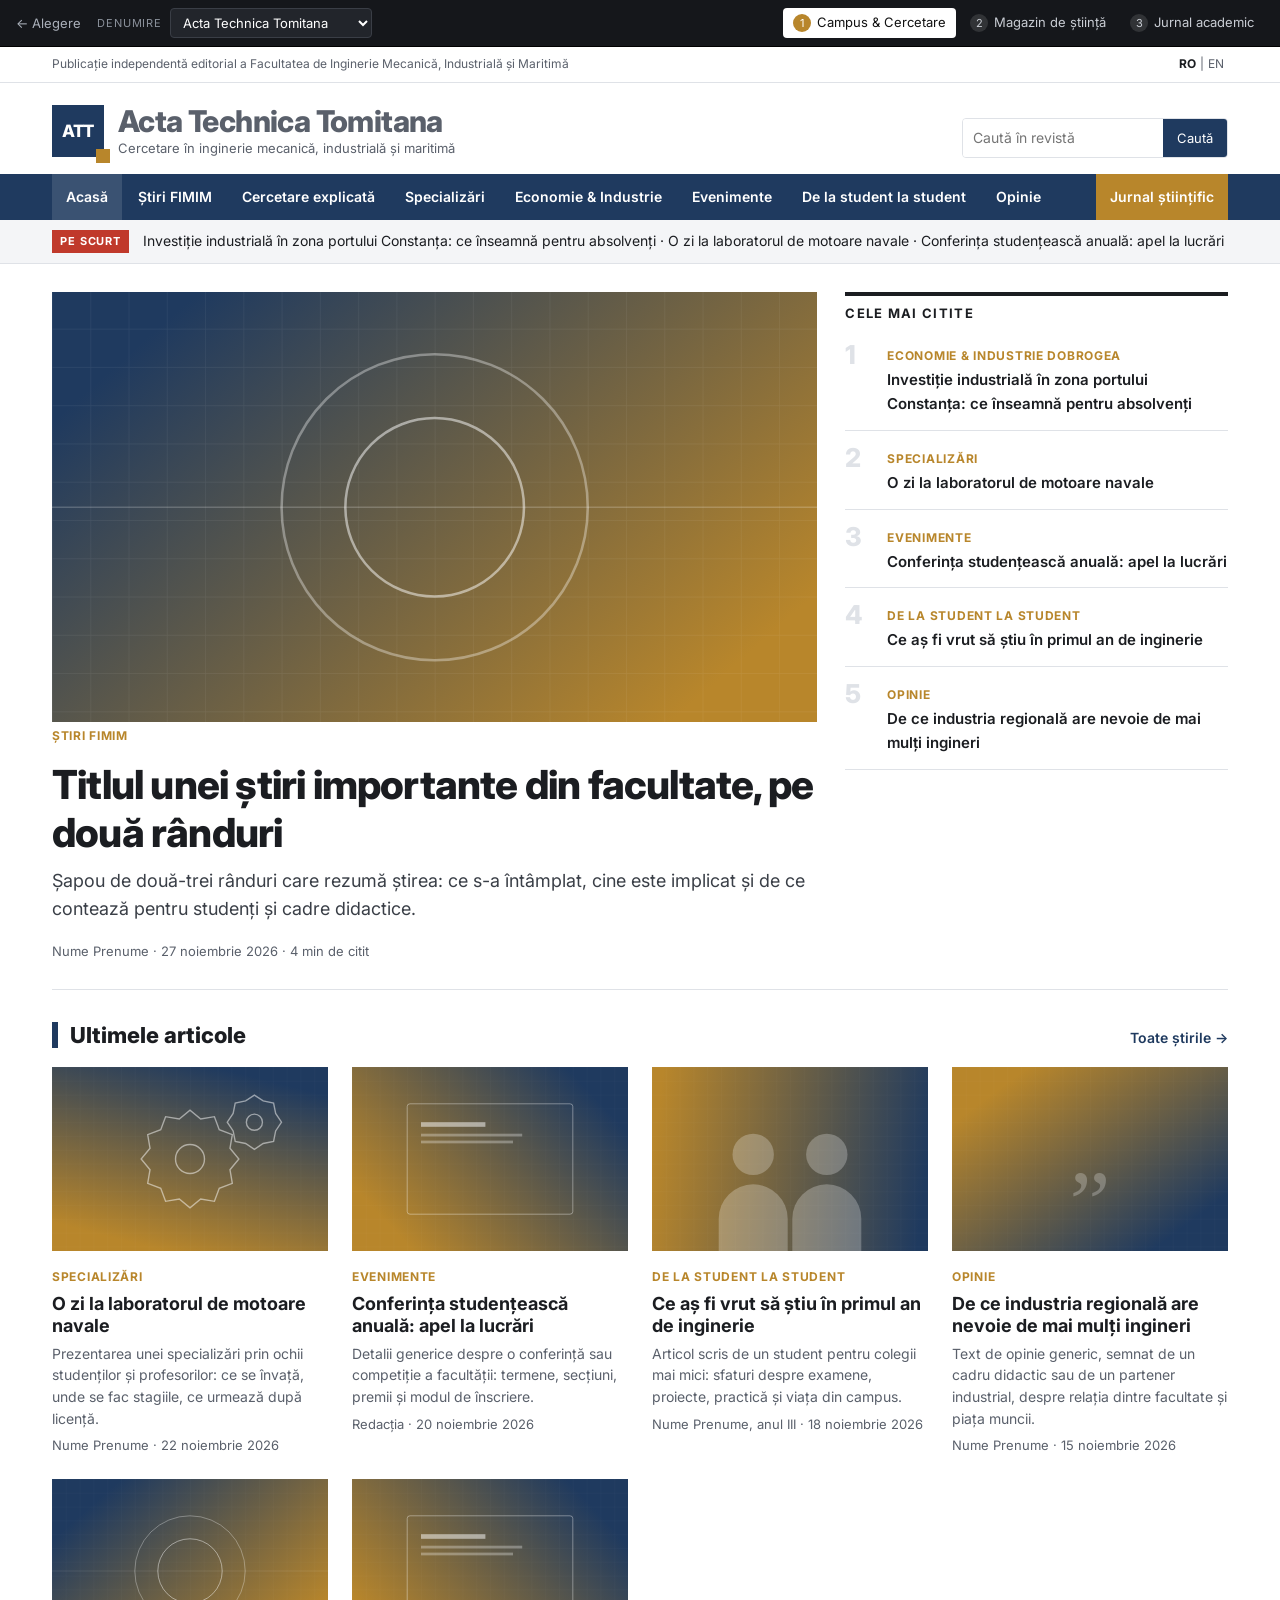
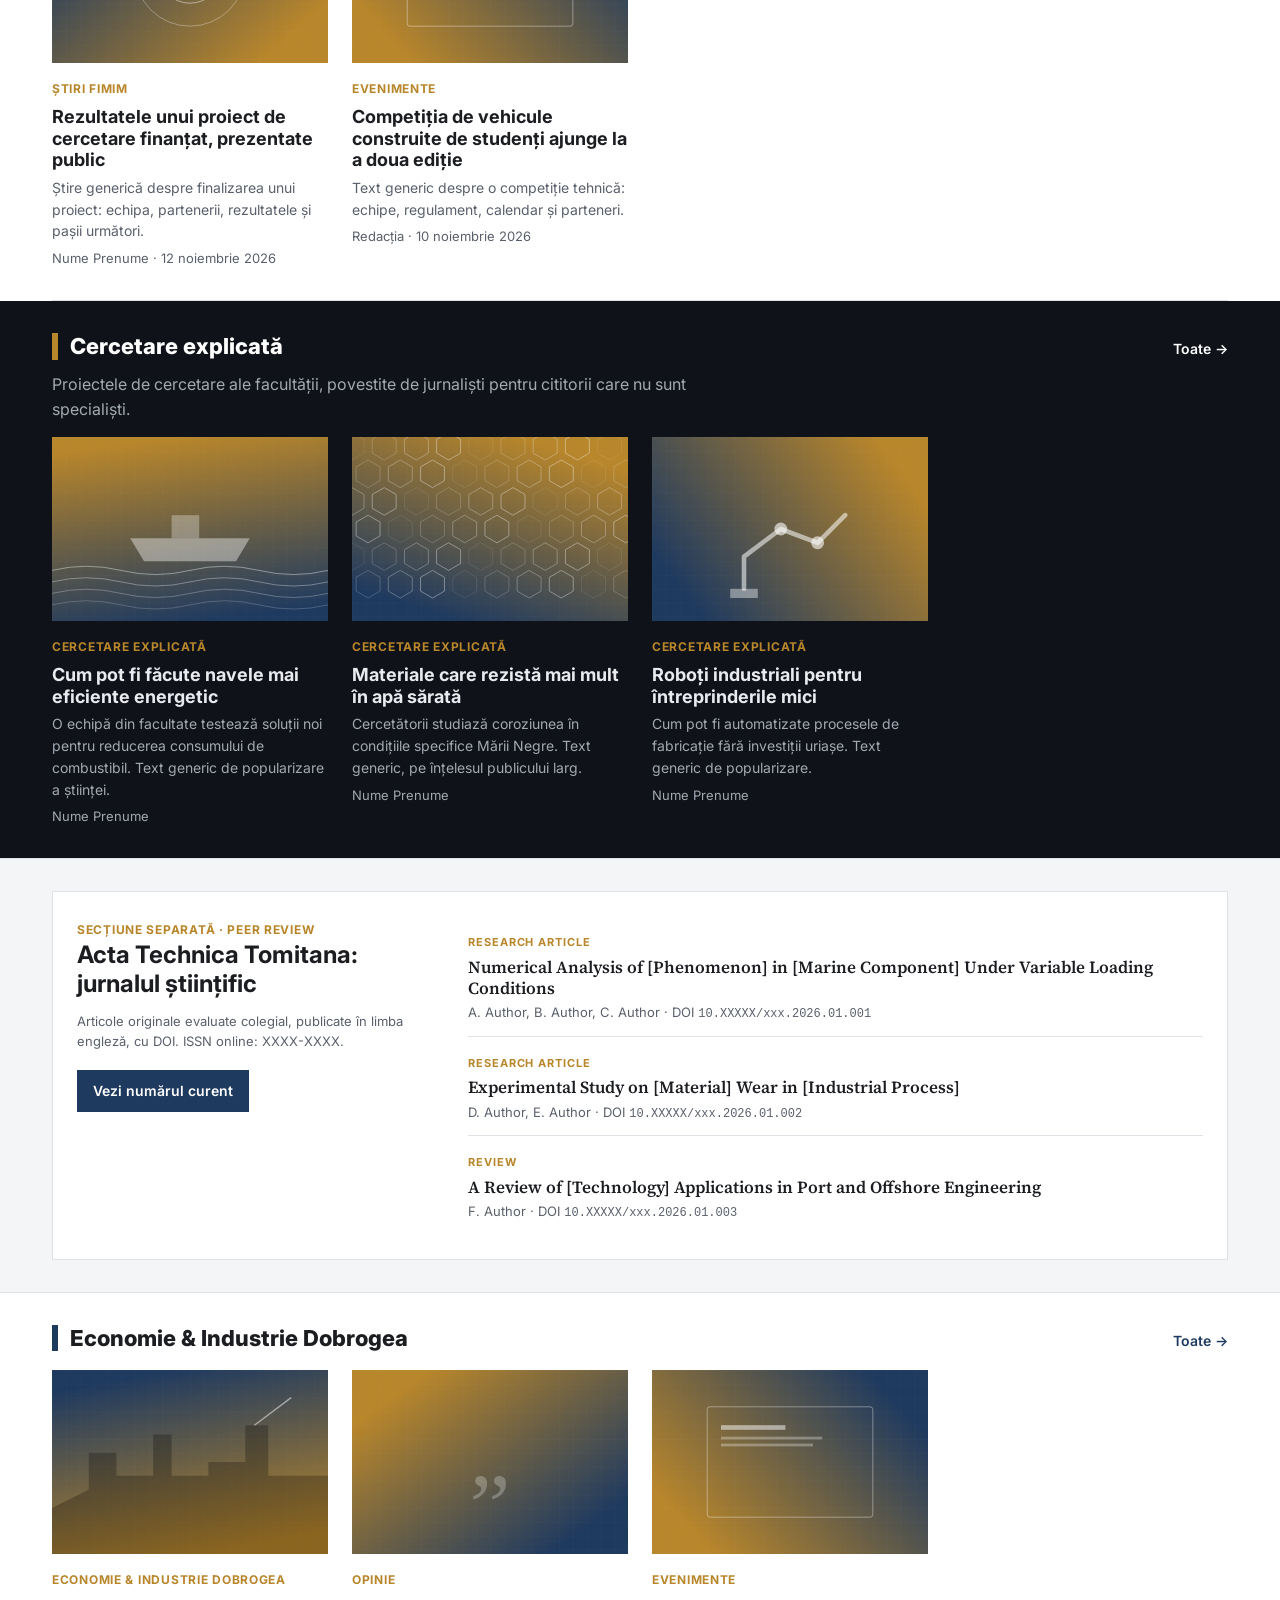
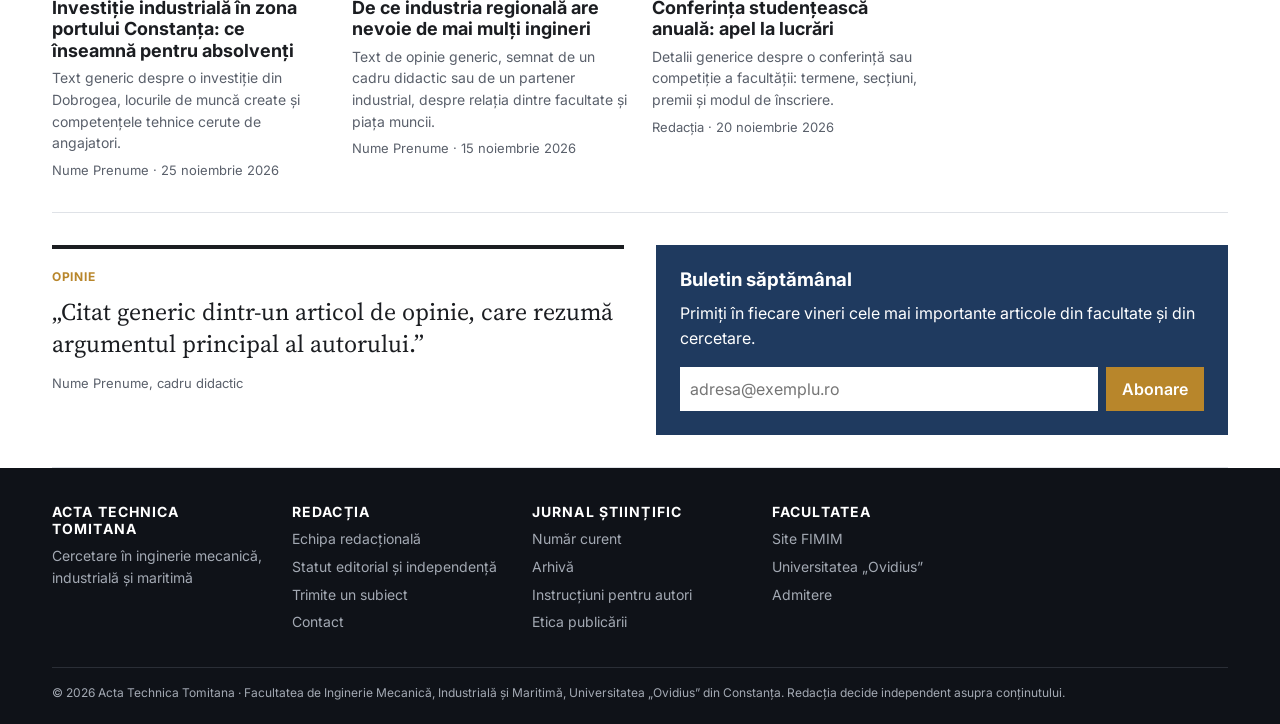
==== format-1-campus.html @ e28da8f3 "Prototip site revista FIMIM: pagina de alegere și 3 formate Co-Authored-By: Claude Opus 5.5 <noreply" ====
<!doctype html>
<html lang="ro">
<head>
<meta charset="utf-8">
<meta name="viewport" content="width=device-width, initial-scale=1">
<title>Formatul 1 · Campus &amp; Cercetare</title>
<link rel="preconnect" href="https://fonts.googleapis.com">
<link rel="preconnect" href="https://fonts.gstatic.com" crossorigin>
<link href="https://fonts.googleapis.com/css2?family=Inter:wght@400;500;600;700;800&family=Source+Serif+4:opsz,wght@8..60,400;8..60,600&display=swap" rel="stylesheet">
<link rel="stylesheet" href="assets/css/base.css">
<link rel="stylesheet" href="assets/css/campus.css">
</head>
<body>

<div class="c-top">
  <div class="container">
    <span>Publicație independentă editorial a <span data-facultate></span></span>
    <span class="c-limba" aria-label="Limba"><a href="#" class="activ">RO</a>|<a href="#">EN</a></span>
  </div>
</div>

<header class="c-mast">
  <div class="container">
    <a class="c-logo" href="#">
      <span class="sigla" data-scurt></span>
      <span><strong data-titlu></strong><span data-motto></span></span>
    </a>
    <form class="c-cauta" role="search" onsubmit="return false"><input type="search" placeholder="Caută în revistă" aria-label="Caută"><button>Caută</button></form>
  </div>
</header>

<nav class="c-nav" aria-label="Rubrici">
  <div class="container">
    <a href="#" class="activ">Acasă</a>
    <a href="#">Știri FIMIM</a>
    <a href="#">Cercetare explicată</a>
    <a href="#">Specializări</a>
    <a href="#">Economie &amp; Industrie</a>
    <a href="#">Evenimente</a>
    <a href="#">De la student la student</a>
    <a href="#">Opinie</a>
    <a href="#jurnal" class="stiintific">Jurnal științific</a>
  </div>
</nav>

<div class="c-flux"><div class="container"><b>Pe scurt</b><span id="flux"></span></div></div>

<main class="container">
  <section class="c-prim">
    <article class="c-lead" id="lead"></article>
    <aside class="c-lateral">
      <h2>Cele mai citite</h2>
      <ol class="c-lista" id="citite"></ol>
    </aside>
  </section>

  <section class="c-sectiune">
    <div class="c-sectiune-cap"><h2>Ultimele articole</h2><a href="#">Toate știrile &rarr;</a></div>
    <div class="c-grila" id="ultimele"></div>
  </section>
</main>

<section class="c-sectiune c-explicat">
  <div class="container">
    <div class="c-sectiune-cap"><h2>Cercetare explicată</h2><a href="#">Toate &rarr;</a></div>
    <p class="intro-sec">Proiectele de cercetare ale facultății, povestite de jurnaliști pentru cititorii care nu sunt specialiști.</p>
    <div class="c-grila" id="explicat"></div>
  </div>
</section>

<section class="c-sectiune c-jurnal" id="jurnal">
  <div class="container">
    <div class="c-jurnal-box">
      <div>
        <span class="rubrica">Secțiune separată · peer review</span>
        <h2><span data-titlu></span>: jurnalul științific</h2>
        <p class="meta">Articole originale evaluate colegial, publicate în limba engleză, cu DOI. ISSN online: XXXX-XXXX.</p>
        <a class="btn" href="format-3-academic.html" id="btn-jurnal">Vezi numărul curent</a>
      </div>
      <div id="articole-jurnal"></div>
    </div>
  </div>
</section>

<main class="container">
  <section class="c-sectiune">
    <div class="c-sectiune-cap"><h2>Economie &amp; Industrie Dobrogea</h2><a href="#">Toate &rarr;</a></div>
    <div class="c-grila" id="economie"></div>
  </section>

  <section class="c-sectiune c-doua">
    <div class="c-opinie">
      <span class="rubrica">Opinie</span>
      <blockquote>„Citat generic dintr-un articol de opinie, care rezumă argumentul principal al autorului.”</blockquote>
      <p class="meta">Nume Prenume, cadru didactic</p>
    </div>
    <div class="c-newsletter">
      <h3>Buletin săptămânal</h3>
      <p>Primiți în fiecare vineri cele mai importante articole din facultate și din cercetare.</p>
      <form onsubmit="return false"><input type="email" placeholder="adresa@exemplu.ro" aria-label="E-mail"><button>Abonare</button></form>
    </div>
  </section>
</main>

<footer class="c-subsol">
  <div class="container">
    <div class="grila">
      <div><h4 data-titlu></h4><p data-motto></p></div>
      <div><h4>Redacția</h4><ul><li><a href="#">Echipa redacțională</a></li><li><a href="#">Statut editorial și independență</a></li><li><a href="#">Trimite un subiect</a></li><li><a href="#">Contact</a></li></ul></div>
      <div><h4>Jurnal științific</h4><ul><li><a href="#">Număr curent</a></li><li><a href="#">Arhivă</a></li><li><a href="#">Instrucțiuni pentru autori</a></li><li><a href="#">Etica publicării</a></li></ul></div>
      <div><h4>Facultatea</h4><ul><li><a href="#">Site FIMIM</a></li><li><a href="#">Universitatea „Ovidius”</a></li><li><a href="#">Admitere</a></li></ul></div>
    </div>
    <div class="jos">&copy; <span data-an></span> <span data-titlu></span> · <span data-facultate></span>, <span data-universitate></span>. Redacția decide independent asupra conținutului.</div>
  </div>
</footer>

<script src="assets/js/data.js"></script>
<script src="assets/js/app.js"></script>
<script>
(function () {
  var A = window.APP, R = A.R, e = A.esc;
  A.bara("campus");
  A.completeaza();
  document.getElementById("btn-jurnal").href = "format-3-academic.html?n=" + A.id;

  function card(a) {
    return '<article class="c-card"><a href="#">' + A.imagine(a.tema, a.titlu) +
      '<span class="rubrica">' + e(A.rubrica(a.rubrica || "cercetare")) + "</span><h3>" + e(a.titlu) + "</h3><p>" + e(a.sapou) + "</p></a>" +
      '<div class="meta">' + e(a.autor) + (a.data ? " · " + e(a.data) : "") + "</div></article>";
  }

  var m = R.magazin;
  document.getElementById("flux").textContent = m.slice(1, 4).map(function (a) { return a.titlu; }).join("   ·   ");

  var l = m[0];
  document.getElementById("lead").innerHTML = '<a href="#">' + A.imagine(l.tema, l.titlu) +
    '<span class="rubrica">' + e(A.rubrica(l.rubrica)) + "</span><h1>" + e(l.titlu) + "</h1><p>" + e(l.sapou) + "</p></a>" +
    '<div class="meta">' + e(l.autor) + " · " + e(l.data) + " · " + l.minute + " min de citit</div>";

  document.getElementById("citite").innerHTML = m.slice(1, 6).map(function (a) {
    return '<li><div><span class="rubrica">' + e(A.rubrica(a.rubrica)) + '</span><br><a href="#">' + e(a.titlu) + "</a></div></li>";
  }).join("");

  document.getElementById("ultimele").innerHTML = m.slice(2, 8).map(card).join("");
  document.getElementById("explicat").innerHTML = R.cercetareExplicata.map(function (a) {
    return card({ titlu: a.titlu, sapou: a.sapou, autor: a.autor, tema: a.tema, rubrica: "Cercetare explicată" });
  }).join("");
  document.getElementById("economie").innerHTML = [m[1], m[5], m[3]].map(card).join("");

  document.getElementById("articole-jurnal").innerHTML = R.cercetare.slice(0, 3).map(function (a) {
    return '<div class="c-art"><span class="tip">' + e(a.tip) + "</span><h4>" + e(a.titlu) + '</h4><div class="meta">' + e(a.autori) + " · DOI <code>" + e(a.doi) + "</code></div></div>";
  }).join("");
})();
</script>
</body>
</html>
---- assets/css/base.css ----
/* Stiluri comune tuturor paginilor */
:root {
  --brand: #1f3a5f;
  --accent: #b8862b;
  --text: #1b1d21;
  --text-2: #5a606b;
  --linie: #dfe2e7;
  --fundal: #ffffff;
  --fundal-2: #f4f5f7;
  --bara: #15171b;
}
*, *::before, *::after { box-sizing: border-box; }
html { -webkit-text-size-adjust: 100%; }
body {
  margin: 0;
  background: var(--fundal);
  color: var(--text);
  font-family: "Inter", system-ui, -apple-system, "Segoe UI", Roboto, sans-serif;
  line-height: 1.55;
}
img, svg { display: block; max-width: 100%; }
a { color: inherit; }
h1, h2, h3, h4 { line-height: 1.2; margin: 0 0 .5em; }
p { margin: 0 0 1em; }
.ascuns { position: absolute; width: 1px; height: 1px; overflow: hidden; clip: rect(0 0 0 0); }

.imagine { position: relative; overflow: hidden; background: var(--brand); }
.imagine svg { width: 100%; height: 100%; }

/* Bara de prototip */
.bara-prototip {
  background: var(--bara);
  color: #e9ebee;
  font: 13px/1.3 "Inter", system-ui, sans-serif;
  position: sticky;
  top: 0;
  z-index: 50;
  border-bottom: 1px solid #000;
}
.bp-interior {
  max-width: 1280px;
  margin: 0 auto;
  padding: 8px 16px;
  display: flex;
  align-items: center;
  gap: 16px;
  flex-wrap: wrap;
}
.bp-acasa { text-decoration: none; color: #aab0ba; white-space: nowrap; }
.bp-acasa:hover { color: #fff; }
.bp-nume { display: flex; align-items: center; gap: 8px; }
.bp-nume span { color: #8a909a; text-transform: uppercase; letter-spacing: .08em; font-size: 11px; }
.bp-nume select {
  background: #22252b; color: #fff; border: 1px solid #3a3e46; border-radius: 4px;
  padding: 5px 8px; font: inherit;
}
.bp-formate { display: flex; gap: 4px; margin-left: auto; flex-wrap: wrap; }
.bp-formate a {
  text-decoration: none; padding: 6px 10px; border-radius: 4px; color: #c9cdd4; white-space: nowrap;
}
.bp-formate a:hover { background: #22252b; color: #fff; }
.bp-formate a.activ { background: #fff; color: #111; }
.bp-formate .nr {
  display: inline-grid; place-items: center; width: 18px; height: 18px; border-radius: 50%;
  background: rgba(255,255,255,.12); font-size: 11px; margin-right: 2px;
}
.bp-formate a.activ .nr { background: var(--accent); color: #fff; }
@media (max-width: 720px) {
  .bp-formate { margin-left: 0; width: 100%; }
  .bp-formate a { flex: 1; text-align: center; padding: 6px 4px; }
}

/* Container comun */
.container { max-width: 1240px; margin: 0 auto; padding: 0 16px; }
@media (min-width: 900px) { .container { padding: 0 32px; } }

.eticheta-placeholder {
  display: inline-block; font-size: 11px; letter-spacing: .06em; text-transform: uppercase;
  color: var(--text-2); border: 1px dashed var(--linie); padding: 2px 6px; border-radius: 3px;
}
---- assets/css/campus.css ----
/* Formatul 1: Campus & Cercetare (publicație de știri, inspirată de Delta, TU Delft) */
body { font-family: "Inter", system-ui, sans-serif; }
.c-top { border-bottom: 1px solid var(--linie); font-size: 12px; color: var(--text-2); }
.c-top .container { display: flex; justify-content: space-between; gap: 12px; padding-top: 8px; padding-bottom: 8px; flex-wrap: wrap; }
.c-limba a { text-decoration: none; padding: 0 4px; }
.c-limba a.activ { color: var(--text); font-weight: 700; }

.c-mast .container { display: flex; align-items: flex-end; justify-content: space-between; gap: 16px; padding-top: 22px; padding-bottom: 16px; flex-wrap: wrap; }
.c-logo { text-decoration: none; display: flex; align-items: center; gap: 14px; }
.c-logo .sigla { width: 52px; height: 52px; background: var(--brand); color: #fff; display: grid; place-items: center; font-weight: 800; font-size: 17px; letter-spacing: -.02em; position: relative; }
.c-logo .sigla::after { content: ""; position: absolute; right: -6px; bottom: -6px; width: 14px; height: 14px; background: var(--accent); }
.c-logo strong { font-size: clamp(22px, 3vw, 30px); font-weight: 800; letter-spacing: -.02em; display: block; line-height: 1.1; }
.c-logo span { font-size: 13px; color: var(--text-2); }
.c-cauta { display: flex; border: 1px solid var(--linie); border-radius: 4px; overflow: hidden; }
.c-cauta input { border: 0; padding: 8px 10px; font: inherit; font-size: 14px; width: 200px; max-width: 50vw; }
.c-cauta button { border: 0; background: var(--brand); color: #fff; padding: 0 14px; font: inherit; font-size: 13px; cursor: pointer; }

.c-nav { background: var(--brand); }
.c-nav .container { display: flex; gap: 2px; overflow-x: auto; scrollbar-width: none; }
.c-nav a { color: #fff; text-decoration: none; padding: 12px 14px; font-size: 14px; font-weight: 600; white-space: nowrap; }
.c-nav a:hover, .c-nav a.activ { background: rgba(255,255,255,.12); }
.c-nav a.stiintific { margin-left: auto; background: var(--accent); }

.c-flux { border-bottom: 1px solid var(--linie); background: var(--fundal-2); font-size: 14px; }
.c-flux .container { display: flex; gap: 14px; align-items: center; padding-top: 10px; padding-bottom: 10px; overflow: hidden; }
.c-flux b { background: #c0392b; color: #fff; font-size: 11px; text-transform: uppercase; letter-spacing: .08em; padding: 3px 8px; flex: none; }
.c-flux span { white-space: nowrap; overflow: hidden; text-overflow: ellipsis; }

.rubrica { font-size: 12px; font-weight: 700; text-transform: uppercase; letter-spacing: .06em; color: var(--accent); text-decoration: none; }
.meta { font-size: 13px; color: var(--text-2); }

.c-prim { display: grid; grid-template-columns: 1fr; gap: 28px; padding: 28px 0; border-bottom: 1px solid var(--linie); }
@media (min-width: 900px) { .c-prim { grid-template-columns: 2fr 1fr; } }
.c-lead .imagine { aspect-ratio: 16/9; }
.c-lead h1 { font-size: clamp(26px, 3.4vw, 40px); font-weight: 800; letter-spacing: -.02em; margin: 14px 0 10px; }
.c-lead p { font-size: 18px; color: #3a3f47; }
.c-lead a { text-decoration: none; }
.c-lead a:hover h1 { text-decoration: underline; text-decoration-thickness: 2px; }

.c-lateral h2 { font-size: 13px; text-transform: uppercase; letter-spacing: .1em; border-top: 4px solid var(--text); padding-top: 10px; }
.c-lista { list-style: none; margin: 0; padding: 0; counter-reset: n; }
.c-lista li { padding: 14px 0; border-bottom: 1px solid var(--linie); display: grid; grid-template-columns: 34px 1fr; gap: 8px; counter-increment: n; }
.c-lista li::before { content: counter(n); font-size: 26px; font-weight: 800; color: var(--linie); line-height: 1; }
.c-lista a { text-decoration: none; font-weight: 600; font-size: 15px; line-height: 1.35; }
.c-lista a:hover { text-decoration: underline; }

.c-sectiune { padding: 32px 0; border-bottom: 1px solid var(--linie); }
.c-sectiune-cap { display: flex; justify-content: space-between; align-items: baseline; gap: 12px; margin-bottom: 18px; }
.c-sectiune-cap h2 { font-size: 22px; font-weight: 800; margin: 0; padding-left: 12px; border-left: 6px solid var(--brand); }
.c-sectiune-cap a { font-size: 14px; font-weight: 600; color: var(--brand); text-decoration: none; }

.c-grila { display: grid; grid-template-columns: repeat(auto-fill, minmax(260px, 1fr)); gap: 24px; }
.c-card a { text-decoration: none; }
.c-card .imagine { aspect-ratio: 3/2; margin-bottom: 12px; }
.c-card h3 { font-size: 18px; font-weight: 700; margin: 6px 0 6px; }
.c-card a:hover h3 { text-decoration: underline; }
.c-card p { font-size: 14px; color: var(--text-2); margin-bottom: 6px; }

.c-explicat { background: #0f1218; color: #e8eaee; }
.c-explicat .c-sectiune-cap h2 { border-color: var(--accent); color: #fff; }
.c-explicat .c-sectiune-cap a { color: #fff; }
.c-explicat .c-card p, .c-explicat .meta { color: #a3a9b3; }
.c-explicat .intro-sec { color: #a3a9b3; max-width: 680px; margin-top: -6px; }

.c-jurnal { background: var(--fundal-2); }
.c-jurnal-box { display: grid; gap: 24px; grid-template-columns: 1fr; background: #fff; border: 1px solid var(--linie); padding: 24px; }
@media (min-width: 900px) { .c-jurnal-box { grid-template-columns: 1fr 2fr; } }
.c-jurnal-box h2 { font-size: 24px; }
.c-jurnal-box .btn { display: inline-block; background: var(--brand); color: #fff; padding: 10px 16px; text-decoration: none; font-weight: 600; font-size: 14px; margin-top: 6px; }
.c-art { padding: 12px 0; border-bottom: 1px solid var(--linie); }
.c-art:last-child { border: 0; }
.c-art .tip { font-size: 11px; text-transform: uppercase; letter-spacing: .08em; color: var(--accent); font-weight: 700; }
.c-art h4 { font-family: "Source Serif 4", Georgia, serif; font-size: 17px; margin: 4px 0; font-weight: 600; }
.c-art .meta code { font-size: 12px; }

.c-doua { display: grid; gap: 32px; grid-template-columns: 1fr; }
@media (min-width: 900px) { .c-doua { grid-template-columns: 1fr 1fr; } }
.c-opinie { border-top: 4px solid var(--text); padding-top: 14px; }
.c-opinie blockquote { font-family: "Source Serif 4", Georgia, serif; font-size: 24px; line-height: 1.35; margin: 8px 0 12px; }
.c-newsletter { background: var(--brand); color: #fff; padding: 24px; }
.c-newsletter form { display: flex; gap: 8px; flex-wrap: wrap; margin-top: 12px; }
.c-newsletter input { flex: 1; min-width: 180px; padding: 10px; border: 0; font: inherit; }
.c-newsletter button { background: var(--accent); color: #fff; border: 0; padding: 10px 16px; font: inherit; font-weight: 600; cursor: pointer; }

.c-subsol { background: #0f1218; color: #a3a9b3; font-size: 14px; padding: 36px 0 24px; }
.c-subsol .grila { display: grid; gap: 24px; grid-template-columns: repeat(auto-fill, minmax(200px, 1fr)); }
.c-subsol h4 { color: #fff; font-size: 14px; text-transform: uppercase; letter-spacing: .08em; }
.c-subsol ul { list-style: none; margin: 0; padding: 0; }
.c-subsol li { margin-bottom: 6px; }
.c-subsol a { text-decoration: none; }
.c-subsol a:hover { color: #fff; }
.c-subsol .jos { border-top: 1px solid #2a2e36; margin-top: 28px; padding-top: 16px; font-size: 12px; }
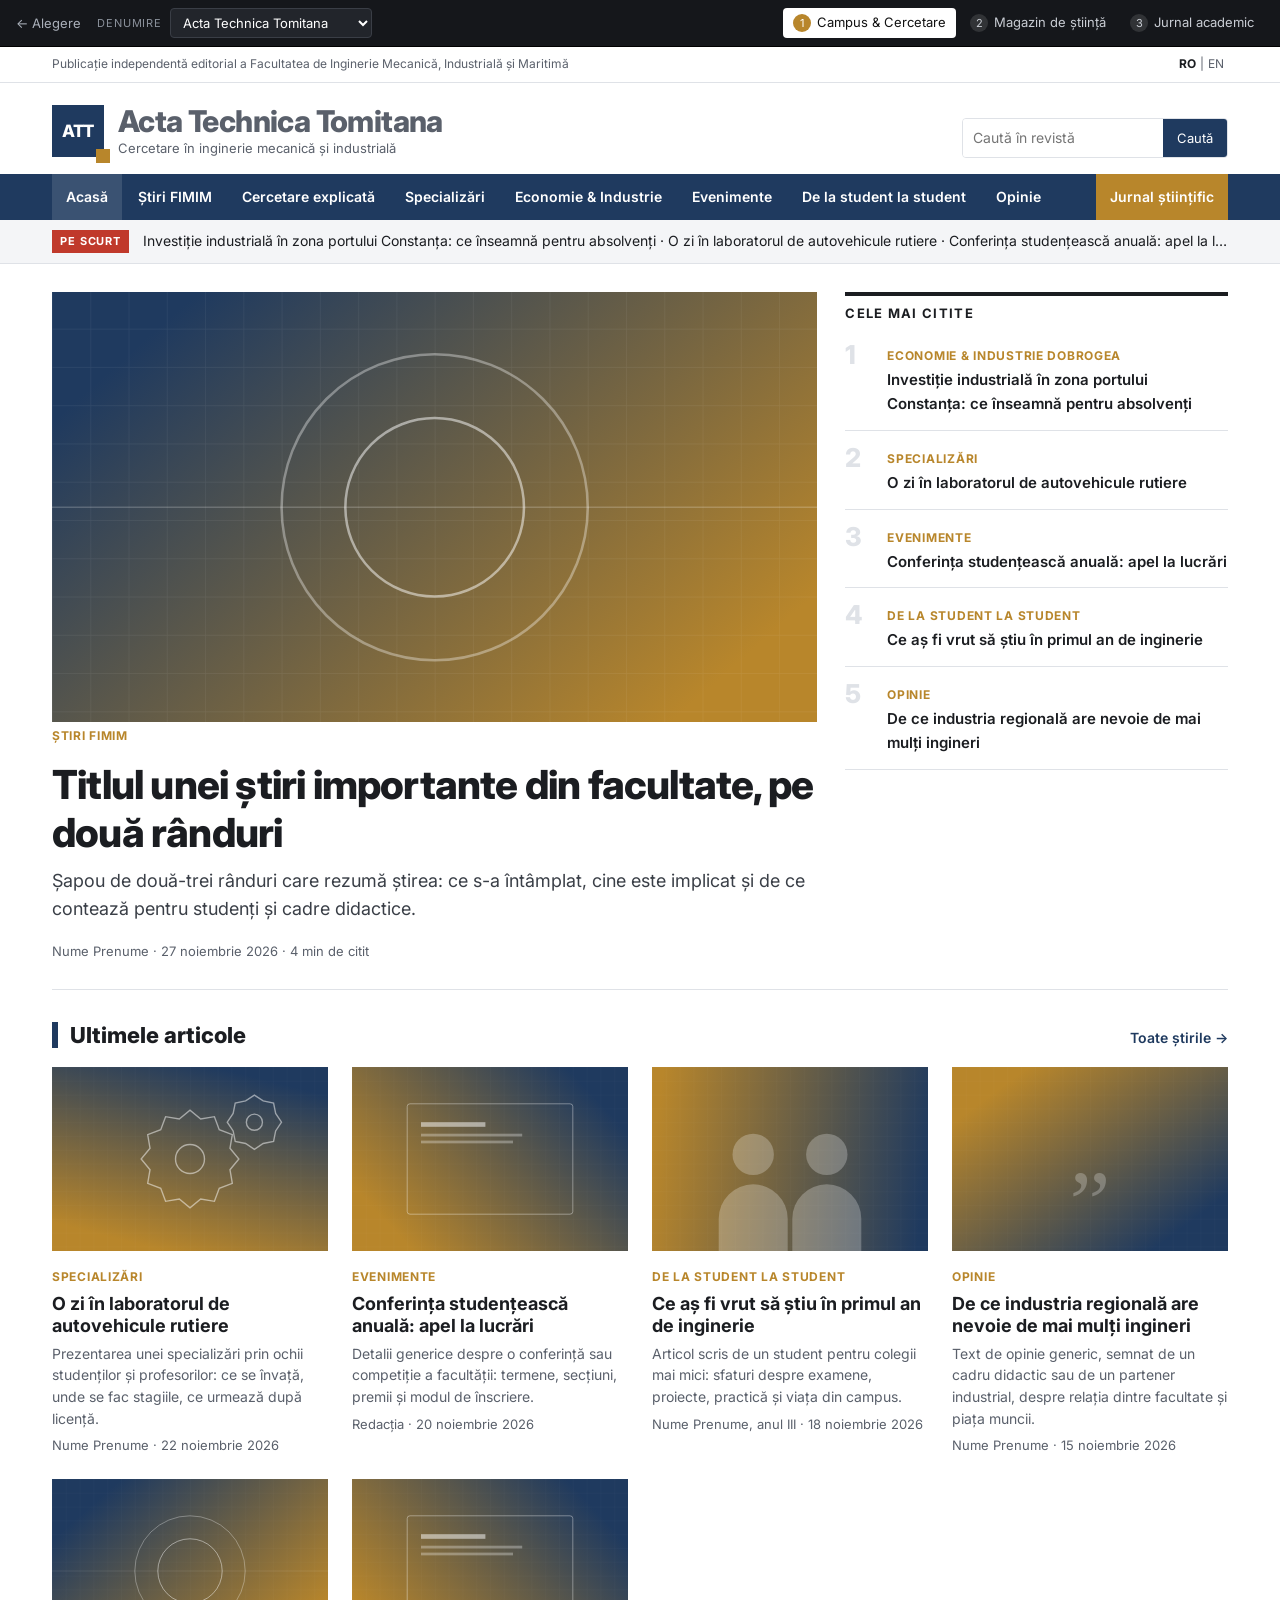
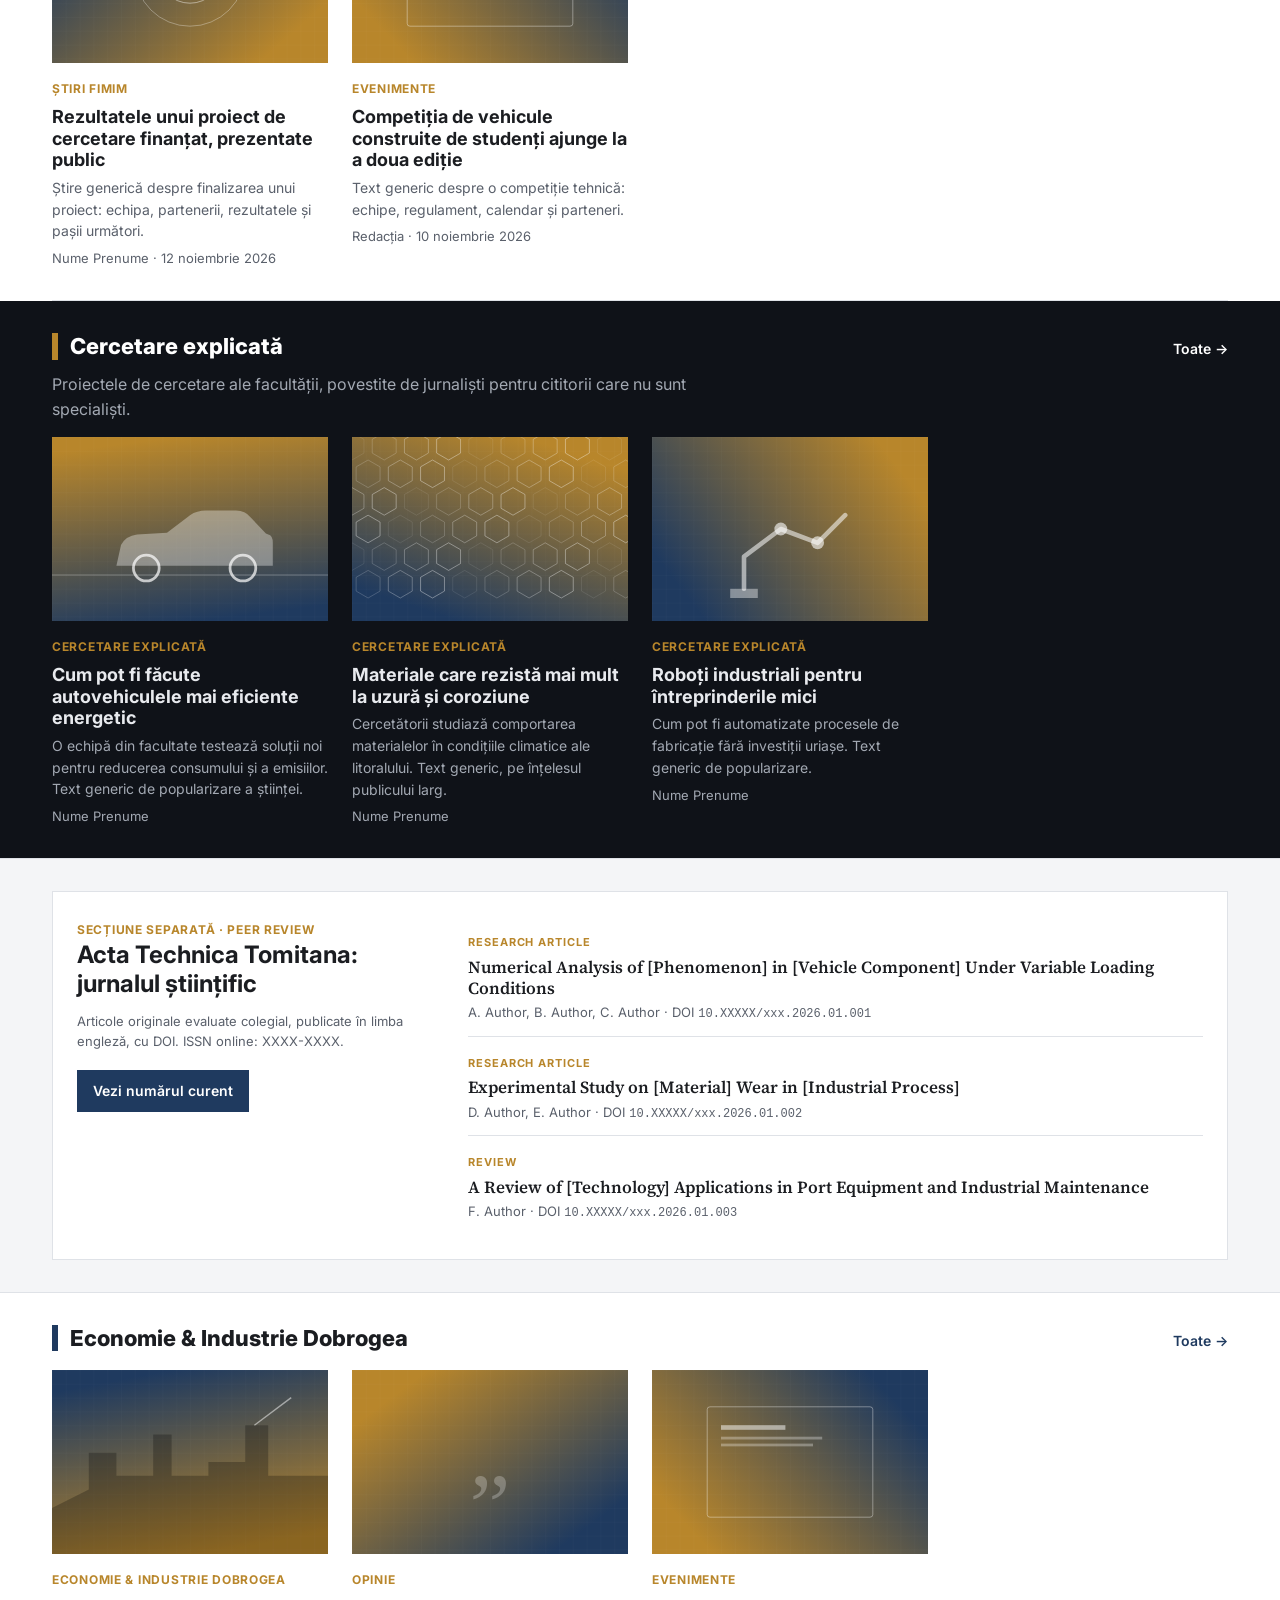
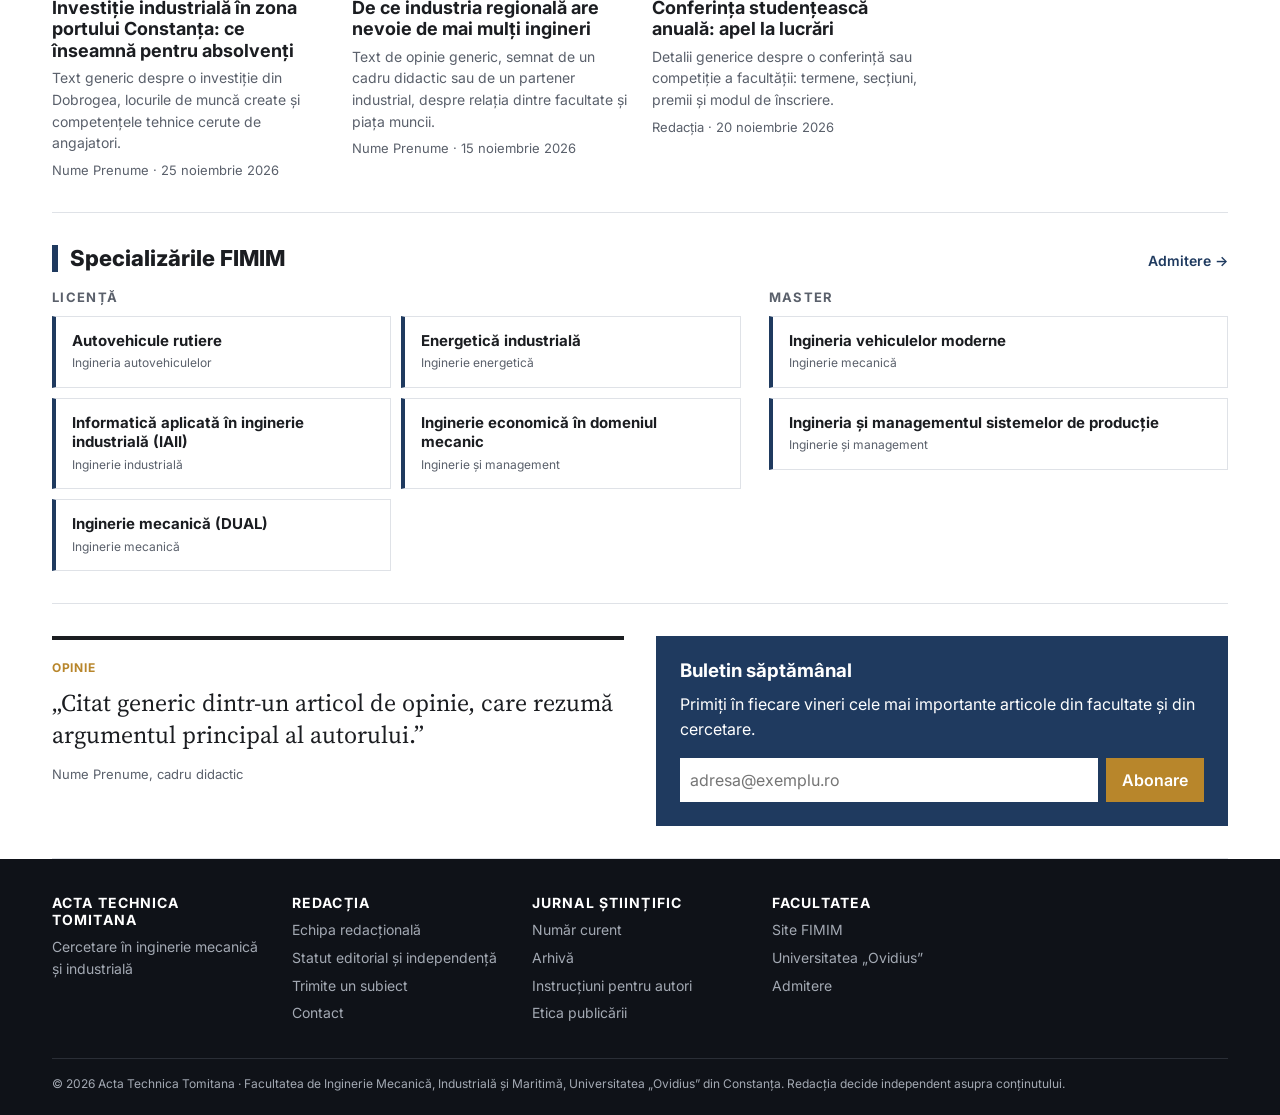
==== commit 2cc93ee9: "Conținut: specializările FIMIM, fără teme navale Co-Authored-By: Claude Opus 5.5 <noreply@anthropic." ====
--- a/format-1-campus.html
+++ b/format-1-campus.html
@@ -88,6 +88,11 @@
     <div class="c-grila" id="economie"></div>
   </section>
 
+  <section class="c-sectiune">
+    <div class="c-sectiune-cap"><h2>Specializările FIMIM</h2><a href="#">Admitere &rarr;</a></div>
+    <div id="specializari"></div>
+  </section>
+
   <section class="c-sectiune c-doua">
     <div class="c-opinie">
       <span class="rubrica">Opinie</span>
@@ -129,6 +134,7 @@
       '<div class="meta">' + e(a.autor) + (a.data ? " · " + e(a.data) : "") + "</div></article>";
   }
 
+  document.getElementById("specializari").innerHTML = A.specializari();
   var m = R.magazin;
   document.getElementById("flux").textContent = m.slice(1, 4).map(function (a) { return a.titlu; }).join("   ·   ");
 
--- a/assets/css/base.css
+++ b/assets/css/base.css
@@ -78,3 +78,13 @@
   display: inline-block; font-size: 11px; letter-spacing: .06em; text-transform: uppercase;
   color: var(--text-2); border: 1px dashed var(--linie); padding: 2px 6px; border-radius: 3px;
 }
+
+/* Lista de programe de studii (comună) */
+.spec-grila { display: grid; gap: 28px; grid-template-columns: 1fr; }
+@media (min-width: 900px) { .spec-grila { grid-template-columns: 3fr 2fr; } }
+.spec-titlu { font-size: 13px; text-transform: uppercase; letter-spacing: .1em; color: var(--text-2); margin-bottom: 10px; }
+.spec-lista { list-style: none; margin: 0; padding: 0; display: grid; gap: 10px; grid-template-columns: repeat(auto-fill, minmax(240px, 1fr)); }
+.spec-lista a { display: block; text-decoration: none; padding: 14px 16px; border: 1px solid var(--linie); border-left: 4px solid var(--brand); background: #fff; height: 100%; color: var(--text); }
+.spec-lista a:hover { border-left-color: var(--accent); }
+.spec-lista strong { display: block; font-size: 15px; line-height: 1.3; }
+.spec-lista span { display: block; font-size: 12px; color: var(--text-2); margin-top: 4px; }
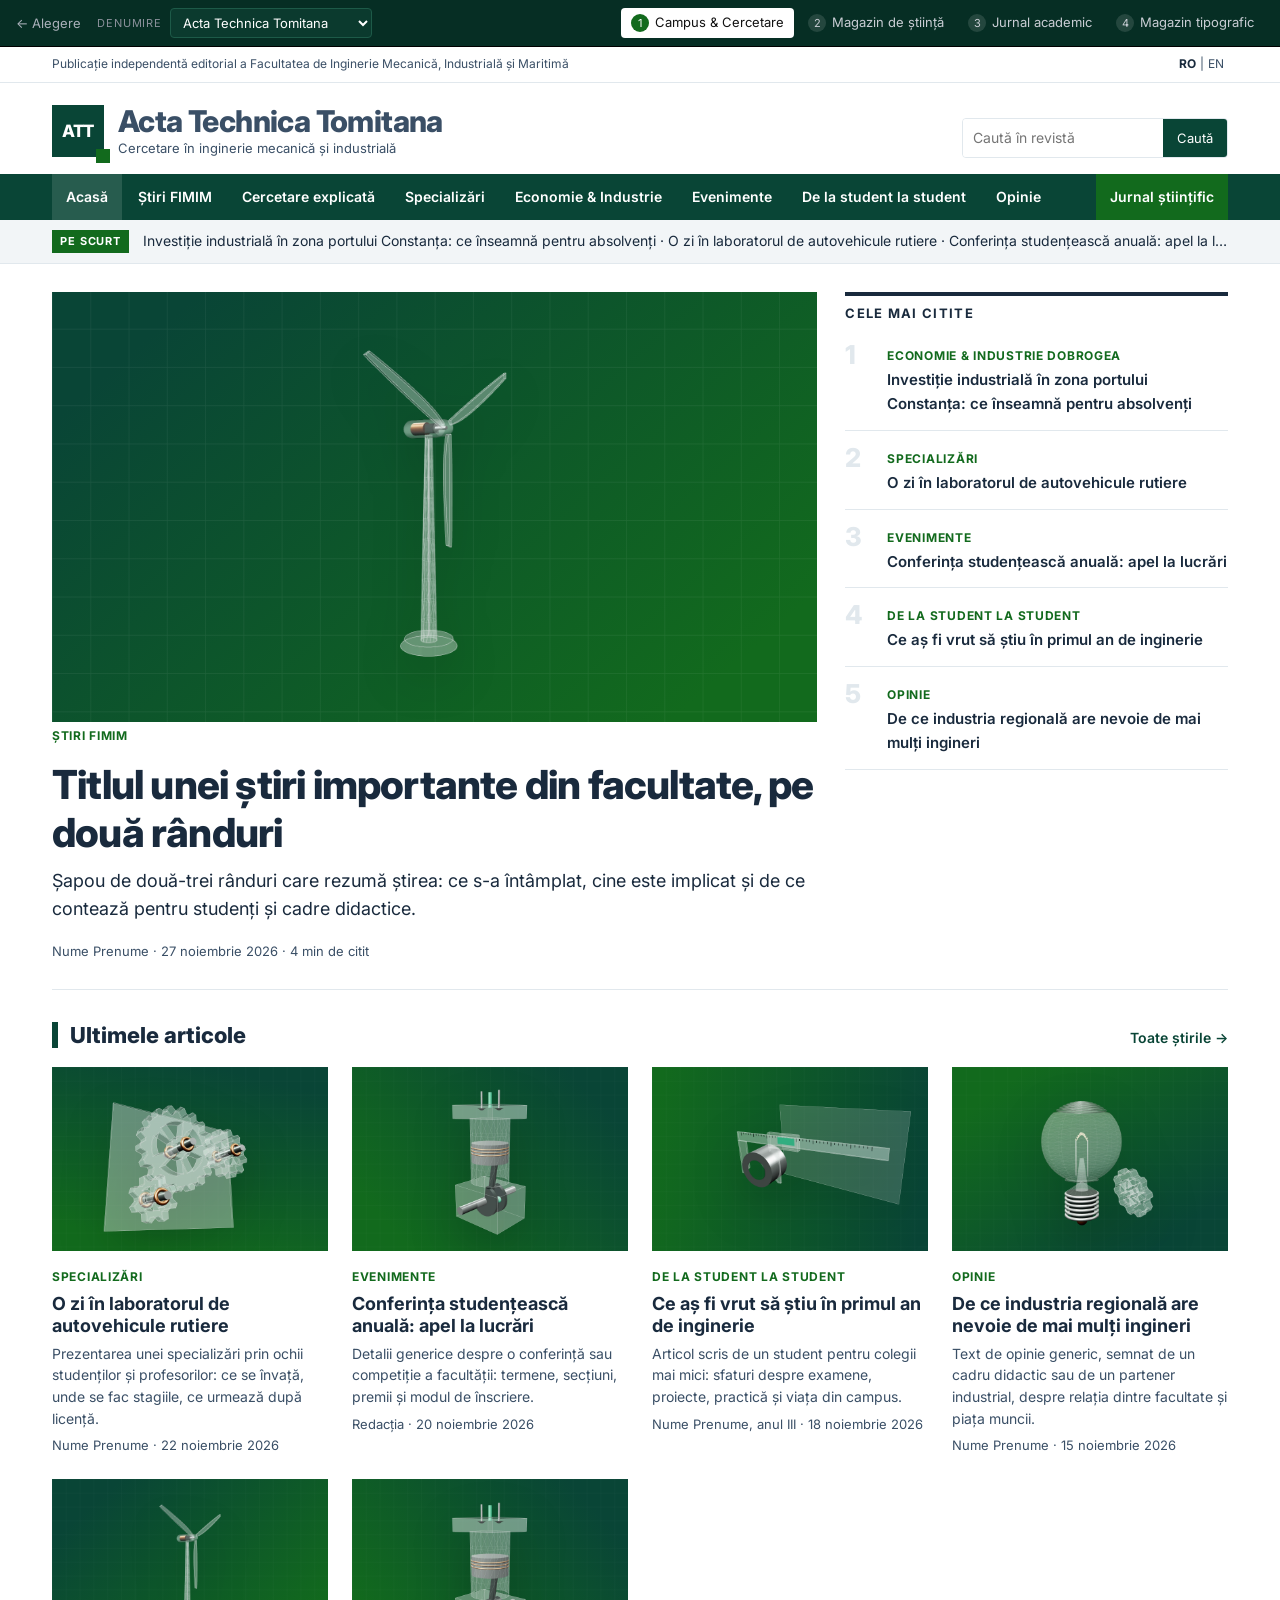
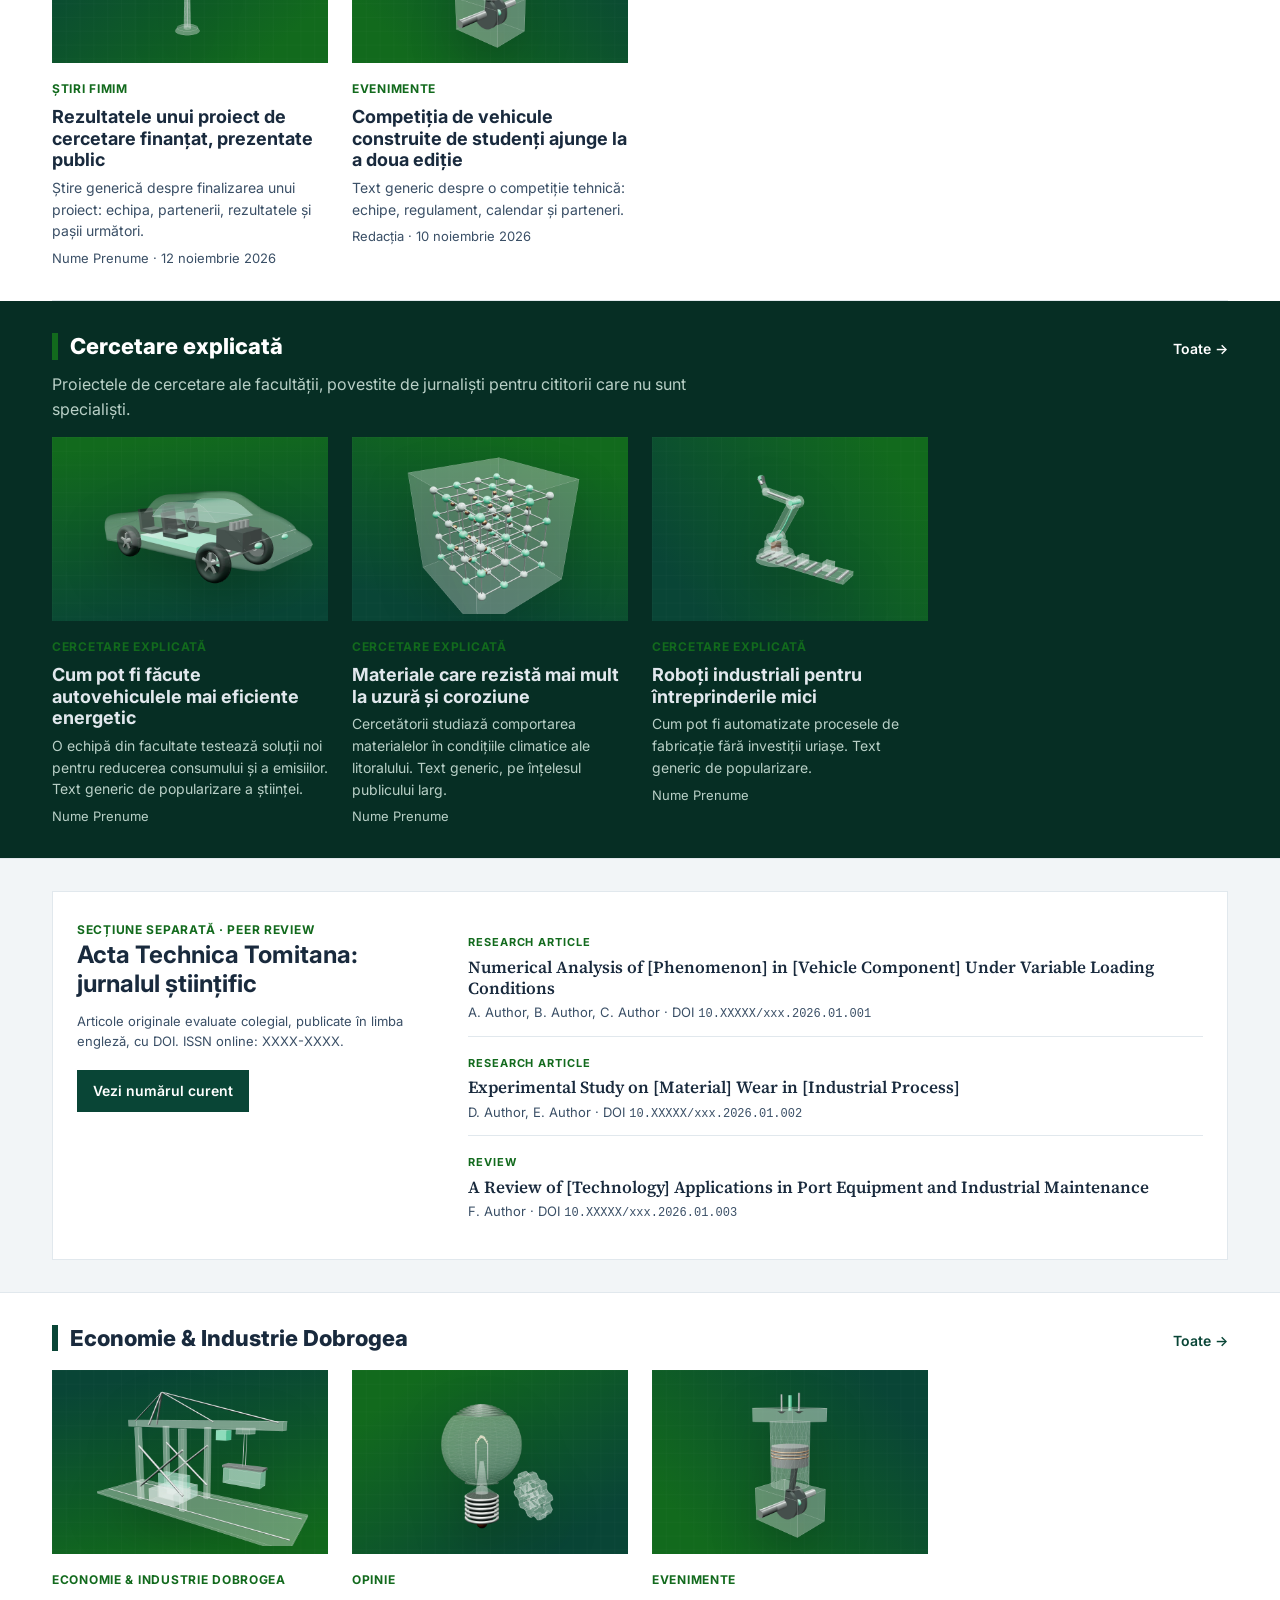
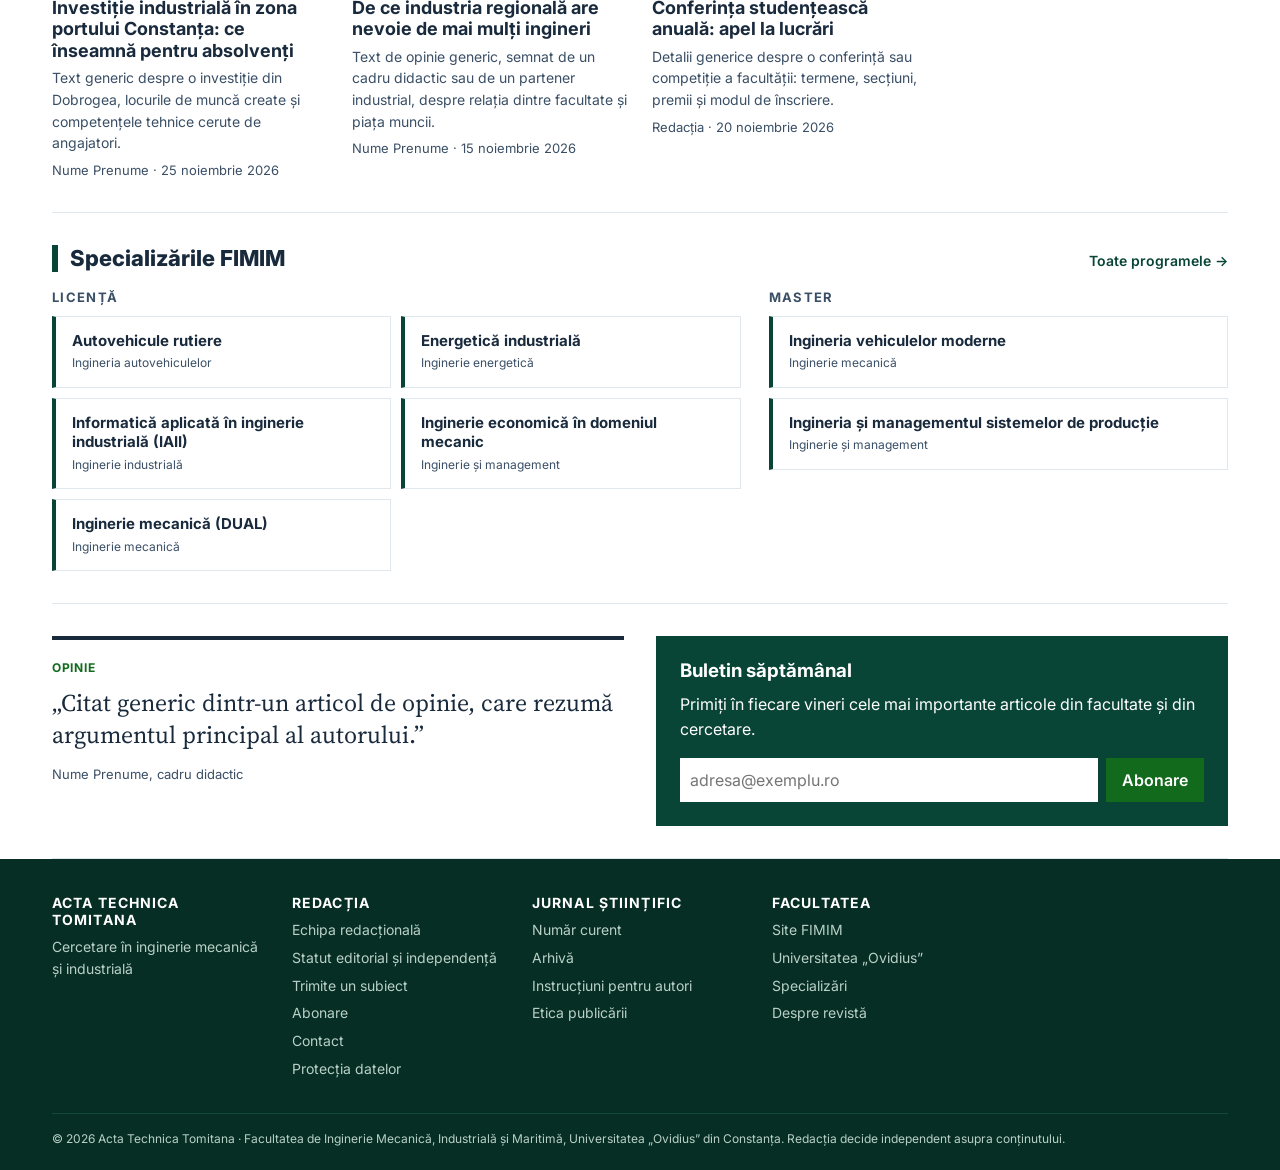
==== commit fe650f58: "Verde imim.ro, machete 3D, formatul 4 tipografic, pagini interne pentru toate meniurile Co-Authored-" ====
--- a/format-1-campus.html
+++ b/format-1-campus.html
@@ -21,7 +21,7 @@
 
 <header class="c-mast">
   <div class="container">
-    <a class="c-logo" href="#">
+    <a class="c-logo" href="#" data-acasa>
       <span class="sigla" data-scurt></span>
       <span><strong data-titlu></strong><span data-motto></span></span>
     </a>
@@ -31,15 +31,15 @@
 
 <nav class="c-nav" aria-label="Rubrici">
   <div class="container">
-    <a href="#" class="activ">Acasă</a>
-    <a href="#">Știri FIMIM</a>
-    <a href="#">Cercetare explicată</a>
-    <a href="#">Specializări</a>
-    <a href="#">Economie &amp; Industrie</a>
-    <a href="#">Evenimente</a>
-    <a href="#">De la student la student</a>
-    <a href="#">Opinie</a>
-    <a href="#jurnal" class="stiintific">Jurnal științific</a>
+    <div class="c-meniu"><a href="#" data-acasa class="activ">Acasă</a></div>
+    <div class="c-meniu"><a data-p="stiri" href="#">Știri FIMIM</a><div class="c-sub"><a data-p="stiri" href="#">Toate știrile</a><a data-p="evenimente" href="#">Evenimente</a><a data-p="oameni" href="#">Oameni</a></div></div>
+    <div class="c-meniu"><a data-p="cercetare-explicata" href="#">Cercetare explicată</a><div class="c-sub"><a data-p="cercetare-explicata" href="#">Toate articolele</a><a data-p="explicat" data-id="0" href="#">Vehicule eficiente</a><a data-p="explicat" data-id="1" href="#">Materiale rezistente</a><a data-p="explicat" data-id="2" href="#">Roboți industriali</a></div></div>
+    <div class="c-meniu"><a data-p="specializari" href="#">Specializări</a><div class="c-sub"><a data-p="specializari" href="#">Programe de licență</a><a data-p="specializari" href="#">Programe de master</a><a data-p="parteneri" href="#">Practică și parteneri</a></div></div>
+    <div class="c-meniu"><a data-p="economie" href="#">Economie &amp; Industrie</a><div class="c-sub"><a data-p="economie" href="#">Toate articolele</a><a data-p="parteneri" href="#">Parteneri industriali</a></div></div>
+    <div class="c-meniu"><a data-p="evenimente" href="#">Evenimente</a></div>
+    <div class="c-meniu"><a data-p="studenti" href="#">De la student la student</a></div>
+    <div class="c-meniu"><a data-p="opinie" href="#">Opinie</a></div>
+    <div class="c-meniu stiintific"><a data-p="numar-curent" href="#">Jurnal științific</a><div class="c-sub dreapta"><a data-p="numar-curent" href="#">Număr curent</a><a data-p="arhiva-jurnal" href="#">Arhivă</a><a data-p="despre-jurnal" href="#">Despre jurnal</a><a data-p="colegiul-editorial" href="#">Colegiul editorial</a><a data-p="instructiuni-autori" href="#">Instrucțiuni pentru autori</a><a data-p="evaluare" href="#">Evaluare colegială</a><a data-p="etica" href="#">Etică și politici</a></div></div>
   </div>
 </nav>
 
@@ -55,14 +55,14 @@
   </section>
 
   <section class="c-sectiune">
-    <div class="c-sectiune-cap"><h2>Ultimele articole</h2><a href="#">Toate știrile &rarr;</a></div>
+    <div class="c-sectiune-cap"><h2>Ultimele articole</h2><a data-p="stiri" href="#">Toate știrile &rarr;</a></div>
     <div class="c-grila" id="ultimele"></div>
   </section>
 </main>
 
 <section class="c-sectiune c-explicat">
   <div class="container">
-    <div class="c-sectiune-cap"><h2>Cercetare explicată</h2><a href="#">Toate &rarr;</a></div>
+    <div class="c-sectiune-cap"><h2>Cercetare explicată</h2><a data-p="cercetare-explicata" href="#">Toate &rarr;</a></div>
     <p class="intro-sec">Proiectele de cercetare ale facultății, povestite de jurnaliști pentru cititorii care nu sunt specialiști.</p>
     <div class="c-grila" id="explicat"></div>
   </div>
@@ -75,7 +75,7 @@
         <span class="rubrica">Secțiune separată · peer review</span>
         <h2><span data-titlu></span>: jurnalul științific</h2>
         <p class="meta">Articole originale evaluate colegial, publicate în limba engleză, cu DOI. ISSN online: XXXX-XXXX.</p>
-        <a class="btn" href="format-3-academic.html" id="btn-jurnal">Vezi numărul curent</a>
+        <a class="btn" href="format-3-academic.html" data-p="numar-curent">Vezi numărul curent</a>
       </div>
       <div id="articole-jurnal"></div>
     </div>
@@ -84,12 +84,12 @@
 
 <main class="container">
   <section class="c-sectiune">
-    <div class="c-sectiune-cap"><h2>Economie &amp; Industrie Dobrogea</h2><a href="#">Toate &rarr;</a></div>
+    <div class="c-sectiune-cap"><h2>Economie &amp; Industrie Dobrogea</h2><a data-p="economie" href="#">Toate &rarr;</a></div>
     <div class="c-grila" id="economie"></div>
   </section>
 
   <section class="c-sectiune">
-    <div class="c-sectiune-cap"><h2>Specializările FIMIM</h2><a href="#">Admitere &rarr;</a></div>
+    <div class="c-sectiune-cap"><h2>Specializările FIMIM</h2><a data-p="specializari" href="#">Toate programele &rarr;</a></div>
     <div id="specializari"></div>
   </section>
 
@@ -111,9 +111,9 @@
   <div class="container">
     <div class="grila">
       <div><h4 data-titlu></h4><p data-motto></p></div>
-      <div><h4>Redacția</h4><ul><li><a href="#">Echipa redacțională</a></li><li><a href="#">Statut editorial și independență</a></li><li><a href="#">Trimite un subiect</a></li><li><a href="#">Contact</a></li></ul></div>
-      <div><h4>Jurnal științific</h4><ul><li><a href="#">Număr curent</a></li><li><a href="#">Arhivă</a></li><li><a href="#">Instrucțiuni pentru autori</a></li><li><a href="#">Etica publicării</a></li></ul></div>
-      <div><h4>Facultatea</h4><ul><li><a href="#">Site FIMIM</a></li><li><a href="#">Universitatea „Ovidius”</a></li><li><a href="#">Admitere</a></li></ul></div>
+      <div><h4>Redacția</h4><ul><li><a data-p="redactia" href="#">Echipa redacțională</a></li><li><a data-p="statut" href="#">Statut editorial și independență</a></li><li><a data-p="trimite-subiect" href="#">Trimite un subiect</a></li><li><a data-p="abonare" href="#">Abonare</a></li><li><a data-p="contact" href="#">Contact</a></li><li><a data-p="confidentialitate" href="#">Protecția datelor</a></li></ul></div>
+      <div><h4>Jurnal științific</h4><ul><li><a data-p="numar-curent" href="#">Număr curent</a></li><li><a data-p="arhiva-jurnal" href="#">Arhivă</a></li><li><a data-p="instructiuni-autori" href="#">Instrucțiuni pentru autori</a></li><li><a data-p="etica" href="#">Etica publicării</a></li></ul></div>
+      <div><h4>Facultatea</h4><ul><li><a href="https://imim.univ-ovidius.ro/" target="_blank" rel="noopener">Site FIMIM</a></li><li><a href="https://www.univ-ovidius.ro/" target="_blank" rel="noopener">Universitatea „Ovidius”</a></li><li><a data-p="specializari" href="#">Specializări</a></li><li><a data-p="despre" href="#">Despre revistă</a></li></ul></div>
     </div>
     <div class="jos">&copy; <span data-an></span> <span data-titlu></span> · <span data-facultate></span>, <span data-universitate></span>. Redacția decide independent asupra conținutului.</div>
   </div>
@@ -125,11 +125,9 @@
 (function () {
   var A = window.APP, R = A.R, e = A.esc;
   A.bara("campus");
-  A.completeaza();
-  document.getElementById("btn-jurnal").href = "format-3-academic.html?n=" + A.id;
-
+  
   function card(a) {
-    return '<article class="c-card"><a href="#">' + A.imagine(a.tema, a.titlu) +
+    return '<article class="c-card"><a href="' + A.href(a) + '">' + A.imagine(a.tema, a.titlu) +
       '<span class="rubrica">' + e(A.rubrica(a.rubrica || "cercetare")) + "</span><h3>" + e(a.titlu) + "</h3><p>" + e(a.sapou) + "</p></a>" +
       '<div class="meta">' + e(a.autor) + (a.data ? " · " + e(a.data) : "") + "</div></article>";
   }
@@ -139,23 +137,24 @@
   document.getElementById("flux").textContent = m.slice(1, 4).map(function (a) { return a.titlu; }).join("   ·   ");
 
   var l = m[0];
-  document.getElementById("lead").innerHTML = '<a href="#">' + A.imagine(l.tema, l.titlu) +
+  document.getElementById("lead").innerHTML = '<a href="' + A.href(l) + '">' + A.imagine(l.tema, l.titlu) +
     '<span class="rubrica">' + e(A.rubrica(l.rubrica)) + "</span><h1>" + e(l.titlu) + "</h1><p>" + e(l.sapou) + "</p></a>" +
     '<div class="meta">' + e(l.autor) + " · " + e(l.data) + " · " + l.minute + " min de citit</div>";
 
   document.getElementById("citite").innerHTML = m.slice(1, 6).map(function (a) {
-    return '<li><div><span class="rubrica">' + e(A.rubrica(a.rubrica)) + '</span><br><a href="#">' + e(a.titlu) + "</a></div></li>";
+    return '<li><div><span class="rubrica">' + e(A.rubrica(a.rubrica)) + '</span><br><a href="' + A.href(a) + '">' + e(a.titlu) + "</a></div></li>";
   }).join("");
 
   document.getElementById("ultimele").innerHTML = m.slice(2, 8).map(card).join("");
   document.getElementById("explicat").innerHTML = R.cercetareExplicata.map(function (a) {
-    return card({ titlu: a.titlu, sapou: a.sapou, autor: a.autor, tema: a.tema, rubrica: "Cercetare explicată" });
+    return card({ titlu: a.titlu, sapou: a.sapou, autor: a.autor, tema: a.tema, rubrica: "Cercetare explicată", idx: a.idx, tipLink: "explicat" });
   }).join("");
   document.getElementById("economie").innerHTML = [m[1], m[5], m[3]].map(card).join("");
 
   document.getElementById("articole-jurnal").innerHTML = R.cercetare.slice(0, 3).map(function (a) {
-    return '<div class="c-art"><span class="tip">' + e(a.tip) + "</span><h4>" + e(a.titlu) + '</h4><div class="meta">' + e(a.autori) + " · DOI <code>" + e(a.doi) + "</code></div></div>";
+    return '<div class="c-art"><span class="tip">' + e(a.tip) + '</span><h4><a href="' + A.href(a) + '" style="text-decoration:none">' + e(a.titlu) + '</a></h4><div class="meta">' + e(a.autori) + " · DOI <code>" + e(a.doi) + "</code></div></div>";
   }).join("");
+  A.completeaza();
 })();
 </script>
 </body>
--- a/assets/css/base.css
+++ b/assets/css/base.css
@@ -1,13 +1,13 @@
 /* Stiluri comune tuturor paginilor */
 :root {
-  --brand: #1f3a5f;
-  --accent: #b8862b;
-  --text: #1b1d21;
-  --text-2: #5a606b;
-  --linie: #dfe2e7;
+  --brand: #094536;
+  --accent: #126A1D;
+  --text: #192a3d;
+  --text-2: #3A4F66;
+  --linie: #e1e8ed;
   --fundal: #ffffff;
-  --fundal-2: #f4f5f7;
-  --bara: #15171b;
+  --fundal-2: #f2f5f7;
+  --bara: #062e24;
 }
 *, *::before, *::after { box-sizing: border-box; }
 html { -webkit-text-size-adjust: 100%; }
@@ -51,14 +51,14 @@
 .bp-nume { display: flex; align-items: center; gap: 8px; }
 .bp-nume span { color: #8a909a; text-transform: uppercase; letter-spacing: .08em; font-size: 11px; }
 .bp-nume select {
-  background: #22252b; color: #fff; border: 1px solid #3a3e46; border-radius: 4px;
+  background: #0b3a2e; color: #fff; border: 1px solid #1d5a48; border-radius: 4px;
   padding: 5px 8px; font: inherit;
 }
 .bp-formate { display: flex; gap: 4px; margin-left: auto; flex-wrap: wrap; }
 .bp-formate a {
   text-decoration: none; padding: 6px 10px; border-radius: 4px; color: #c9cdd4; white-space: nowrap;
 }
-.bp-formate a:hover { background: #22252b; color: #fff; }
+.bp-formate a:hover { background: #0b3a2e; color: #fff; }
 .bp-formate a.activ { background: #fff; color: #111; }
 .bp-formate .nr {
   display: inline-grid; place-items: center; width: 18px; height: 18px; border-radius: 50%;
@@ -88,3 +88,86 @@
 .spec-lista a:hover { border-left-color: var(--accent); }
 .spec-lista strong { display: block; font-size: 15px; line-height: 1.3; }
 .spec-lista span { display: block; font-size: 12px; color: var(--text-2); margin-top: 4px; }
+
+.imagine > svg { position: absolute; inset: 0; }
+.imagine .macheta { position: absolute; inset: 4%; width: 92%; height: 92%; object-fit: contain; filter: drop-shadow(0 18px 24px rgba(0,0,0,.28)); }
+
+/* ---------- Pagini interne (comune) ---------- */
+.pg-cont { padding-top: 20px; padding-bottom: 56px; }
+.pg-fir { font-size: 13px; color: var(--text-2); padding: 6px 0 18px; border-bottom: 1px solid var(--linie); margin-bottom: 24px; }
+.pg-fir a { color: var(--brand); text-decoration: none; }
+.pg-grila { display: grid; gap: 40px; grid-template-columns: 1fr; }
+@media (min-width: 960px) { .pg-grila { grid-template-columns: minmax(0, 1fr) 260px; } }
+.pg-corp { min-width: 0; }
+.pg-corp h1 { color: var(--brand); font-size: clamp(28px, 3.4vw, 40px); margin-bottom: 10px; }
+.pg-corp h2 { color: var(--brand); font-size: 22px; margin: 30px 0 10px; }
+.pg-corp h3 { font-size: 18px; margin: 8px 0 6px; }
+.pg-corp p, .pg-corp li { max-width: 760px; }
+.pg-corp a { color: var(--brand); }
+.pg-sapou { font-size: 19px; color: var(--text-2); max-width: 760px; }
+.pg-meta { font-size: 13px; color: var(--text-2); }
+.pg-meta-sus { margin: -2px 0 18px; }
+.pg-rubrica { font-size: 12px; font-weight: 700; text-transform: uppercase; letter-spacing: .06em; color: var(--accent); }
+.pg-figura { margin: 18px 0 22px; }
+.pg-figura .imagine { aspect-ratio: 16/9; border-radius: 3px; }
+.pg-figura figcaption { font-size: 13px; color: var(--text-2); margin-top: 6px; }
+.pg-citat { border-left: 4px solid var(--accent); margin: 22px 0; padding: 4px 0 4px 18px; font-size: 21px; font-style: italic; max-width: 720px; }
+.pg-carduri { display: grid; gap: 22px; grid-template-columns: repeat(auto-fill, minmax(240px, 1fr)); margin-top: 10px; }
+.pg-card { display: block; text-decoration: none; color: inherit !important; }
+.pg-card .imagine { aspect-ratio: 3/2; border-radius: 3px; margin-bottom: 10px; }
+.pg-card h3 { color: var(--text); }
+.pg-card:hover h3 { text-decoration: underline; color: var(--brand); }
+.pg-card p { font-size: 14px; color: var(--text-2); margin-bottom: 6px; }
+.pg-paginare { display: flex; gap: 6px; margin-top: 28px; }
+.pg-paginare a, .pg-paginare span { padding: 6px 12px; border: 1px solid var(--linie); text-decoration: none; font-size: 14px; }
+.pg-paginare .activ { background: var(--brand); color: #fff; border-color: var(--brand); }
+.pg-tabel { border-collapse: collapse; border-top: 1.6px solid var(--text); border-bottom: 1.6px solid var(--text); margin: 8px 0 14px; min-width: min(100%, 520px); }
+.pg-tabel th, .pg-tabel td { text-align: left; padding: 7px 18px 7px 0; vertical-align: top; }
+.pg-tabel th { font-weight: 600; }
+.pg-tabel-lat tr:first-child th { border-bottom: .6px solid var(--text); }
+.pg-autor { display: flex; gap: 14px; align-items: center; background: var(--fundal-2); padding: 14px 16px; margin: 28px 0 10px; border-radius: 3px; max-width: 760px; }
+.pg-avatar { width: 52px; height: 52px; border-radius: 50%; background: var(--brand); color: #fff; display: grid; place-items: center; font-weight: 700; flex: none; }
+.pg-distribuie { font-size: 14px; color: var(--text-2); }
+.pg-autori { font-size: 16px; }
+.pg-butoane { display: flex; gap: 8px; flex-wrap: wrap; }
+.pg-buton { display: inline-block; padding: 8px 14px; border: 1px solid var(--brand); border-radius: 3px; text-decoration: none; font-weight: 600; font-size: 14px; }
+.pg-buton.plin { background: var(--brand); color: #fff !important; }
+.pg-ref li { margin-bottom: 6px; font-size: 15px; }
+.pg-editorial { background: var(--fundal-2); border-left: 4px solid var(--brand); padding: 12px 16px; margin-bottom: 8px; }
+.pg-art { padding: 12px 0; border-bottom: 1px solid var(--linie); }
+.pg-art a { text-decoration: none; }
+.pg-persoane { list-style: none; padding: 0; margin: 0; display: grid; gap: 10px; grid-template-columns: repeat(auto-fill, minmax(280px, 1fr)); }
+.pg-persoane li { border: 1px solid var(--linie); border-left: 4px solid var(--brand); padding: 12px 14px; }
+.pg-persoane span { display: block; font-size: 14px; color: var(--text-2); }
+.pg-logo { list-style: none; padding: 0; display: grid; gap: 12px; grid-template-columns: repeat(auto-fill, minmax(200px, 1fr)); }
+.pg-logo li { border: 1px solid var(--linie); padding: 14px; font-size: 14px; }
+.pg-logo span { display: grid; place-items: center; height: 60px; background: var(--fundal-2); color: var(--text-2); margin-bottom: 8px; font-size: 12px; letter-spacing: .1em; text-transform: uppercase; }
+.pg-programe { display: grid; gap: 18px; }
+.pg-program { display: grid; gap: 18px; grid-template-columns: 1fr; border: 1px solid var(--linie); padding: 14px; }
+@media (min-width: 700px) { .pg-program { grid-template-columns: 220px 1fr; } }
+.pg-program .imagine { aspect-ratio: 4/3; border-radius: 3px; }
+.pg-program ul { margin: 0; padding-left: 1.1em; font-size: 15px; }
+.pg-sursa { font-size: 13px; color: var(--text-2); margin-top: 16px; }
+.pg-pasi { counter-reset: p; list-style: none; padding: 0; max-width: 760px; }
+.pg-pasi li { counter-increment: p; position: relative; padding: 4px 0 10px 52px; border-left: 2px solid var(--linie); margin-left: 18px; }
+.pg-pasi li::before { content: counter(p); position: absolute; left: -18px; top: 0; width: 34px; height: 34px; border-radius: 50%; background: var(--brand); color: #fff; display: grid; place-items: center; font-weight: 700; }
+.pg-pasi p { margin: 2px 0 0; color: var(--text-2); }
+.pg-fisiere { list-style: none; padding: 0; max-width: 620px; }
+.pg-fisiere li { display: flex; gap: 12px; align-items: center; padding: 12px 0; border-bottom: 1px solid var(--linie); }
+.pg-fisiere .pg-meta { margin-left: auto; }
+.pg-ico { width: 34px; height: 34px; display: grid; place-items: center; background: var(--fundal-2); color: var(--brand); border-radius: 3px; }
+.pg-form { display: grid; gap: 12px; max-width: 560px; }
+.pg-form label { display: grid; gap: 4px; font-size: 14px; font-weight: 600; }
+.pg-form input[type=text], .pg-form textarea { font: inherit; font-weight: 400; padding: 9px 10px; border: 1px solid var(--linie); border-radius: 3px; }
+.pg-form .pg-bifa { display: flex; gap: 8px; font-weight: 400; align-items: center; }
+.pg-form button { justify-self: start; background: var(--brand); color: #fff; border: 0; padding: 10px 20px; font: inherit; font-weight: 600; border-radius: 3px; cursor: pointer; }
+.pg-ok { background: var(--fundal-2); padding: 10px; font-size: 14px; }
+.pg-contact { display: grid; gap: 30px; grid-template-columns: 1fr; }
+@media (min-width: 800px) { .pg-contact { grid-template-columns: 1fr 1fr; } }
+.pg-harta { margin-top: 24px; height: 220px; background: var(--fundal-2); display: grid; place-items: center; color: var(--text-2); border: 1px dashed var(--linie); }
+.pg-actualizat { margin-top: 36px; font-size: 13px; color: var(--text-2); }
+.pg-lateral h4 { font-size: 13px; text-transform: uppercase; letter-spacing: .08em; color: var(--text-2); border-top: 3px solid var(--brand); padding-top: 10px; margin: 0 0 6px; }
+.pg-lateral ul { list-style: none; padding: 0; margin: 0 0 26px; }
+.pg-lateral li a { display: block; padding: 7px 0; border-bottom: 1px solid var(--linie); text-decoration: none; color: var(--text); font-size: 15px; }
+.pg-lateral li a:hover { color: var(--brand); }
+.pg-lateral li a.activ { color: var(--brand); font-weight: 700; }
--- a/assets/css/campus.css
+++ b/assets/css/campus.css
@@ -19,11 +19,10 @@
 .c-nav .container { display: flex; gap: 2px; overflow-x: auto; scrollbar-width: none; }
 .c-nav a { color: #fff; text-decoration: none; padding: 12px 14px; font-size: 14px; font-weight: 600; white-space: nowrap; }
 .c-nav a:hover, .c-nav a.activ { background: rgba(255,255,255,.12); }
-.c-nav a.stiintific { margin-left: auto; background: var(--accent); }
 
 .c-flux { border-bottom: 1px solid var(--linie); background: var(--fundal-2); font-size: 14px; }
 .c-flux .container { display: flex; gap: 14px; align-items: center; padding-top: 10px; padding-bottom: 10px; overflow: hidden; }
-.c-flux b { background: #c0392b; color: #fff; font-size: 11px; text-transform: uppercase; letter-spacing: .08em; padding: 3px 8px; flex: none; }
+.c-flux b { background: #126A1D; color: #fff; font-size: 11px; text-transform: uppercase; letter-spacing: .08em; padding: 3px 8px; flex: none; }
 .c-flux span { white-space: nowrap; overflow: hidden; text-overflow: ellipsis; }
 
 .rubrica { font-size: 12px; font-weight: 700; text-transform: uppercase; letter-spacing: .06em; color: var(--accent); text-decoration: none; }
@@ -33,7 +32,7 @@
 @media (min-width: 900px) { .c-prim { grid-template-columns: 2fr 1fr; } }
 .c-lead .imagine { aspect-ratio: 16/9; }
 .c-lead h1 { font-size: clamp(26px, 3.4vw, 40px); font-weight: 800; letter-spacing: -.02em; margin: 14px 0 10px; }
-.c-lead p { font-size: 18px; color: #3a3f47; }
+.c-lead p { font-size: 18px; color: #192a3d; }
 .c-lead a { text-decoration: none; }
 .c-lead a:hover h1 { text-decoration: underline; text-decoration-thickness: 2px; }
 
@@ -56,11 +55,11 @@
 .c-card a:hover h3 { text-decoration: underline; }
 .c-card p { font-size: 14px; color: var(--text-2); margin-bottom: 6px; }
 
-.c-explicat { background: #0f1218; color: #e8eaee; }
+.c-explicat { background: #062e24; color: #e1e8ed; }
 .c-explicat .c-sectiune-cap h2 { border-color: var(--accent); color: #fff; }
 .c-explicat .c-sectiune-cap a { color: #fff; }
-.c-explicat .c-card p, .c-explicat .meta { color: #a3a9b3; }
-.c-explicat .intro-sec { color: #a3a9b3; max-width: 680px; margin-top: -6px; }
+.c-explicat .c-card p, .c-explicat .meta { color: #b9d0c7; }
+.c-explicat .intro-sec { color: #b9d0c7; max-width: 680px; margin-top: -6px; }
 
 .c-jurnal { background: var(--fundal-2); }
 .c-jurnal-box { display: grid; gap: 24px; grid-template-columns: 1fr; background: #fff; border: 1px solid var(--linie); padding: 24px; }
@@ -82,11 +81,23 @@
 .c-newsletter input { flex: 1; min-width: 180px; padding: 10px; border: 0; font: inherit; }
 .c-newsletter button { background: var(--accent); color: #fff; border: 0; padding: 10px 16px; font: inherit; font-weight: 600; cursor: pointer; }
 
-.c-subsol { background: #0f1218; color: #a3a9b3; font-size: 14px; padding: 36px 0 24px; }
+.c-subsol { background: #062e24; color: #b9d0c7; font-size: 14px; padding: 36px 0 24px; }
 .c-subsol .grila { display: grid; gap: 24px; grid-template-columns: repeat(auto-fill, minmax(200px, 1fr)); }
 .c-subsol h4 { color: #fff; font-size: 14px; text-transform: uppercase; letter-spacing: .08em; }
 .c-subsol ul { list-style: none; margin: 0; padding: 0; }
 .c-subsol li { margin-bottom: 6px; }
 .c-subsol a { text-decoration: none; }
 .c-subsol a:hover { color: #fff; }
-.c-subsol .jos { border-top: 1px solid #2a2e36; margin-top: 28px; padding-top: 16px; font-size: 12px; }
+.c-subsol .jos { border-top: 1px solid #0f4a3b; margin-top: 28px; padding-top: 16px; font-size: 12px; }
+
+/* meniu cu submeniuri */
+.c-nav .container { overflow: visible; flex-wrap: wrap; }
+@media (max-width: 899px) { .c-nav .container { overflow-x: auto; flex-wrap: nowrap; } .c-sub { display: none !important; } }
+.c-meniu { position: relative; display: flex; }
+.c-meniu.stiintific { margin-left: auto; }
+.c-meniu.stiintific > a { background: var(--accent); }
+.c-sub { display: none; position: absolute; top: 100%; left: 0; min-width: 230px; background: #fff; box-shadow: 0 10px 30px rgba(0,0,0,.15); border-top: 3px solid var(--accent); z-index: 30; flex-direction: column; }
+.c-sub.dreapta { left: auto; right: 0; }
+.c-meniu:hover .c-sub, .c-meniu:focus-within .c-sub { display: flex; }
+.c-nav .c-sub a { color: var(--text); font-weight: 500; padding: 10px 14px; border-bottom: 1px solid var(--linie); background: none; }
+.c-nav .c-sub a:hover { background: var(--fundal-2); color: var(--brand); }
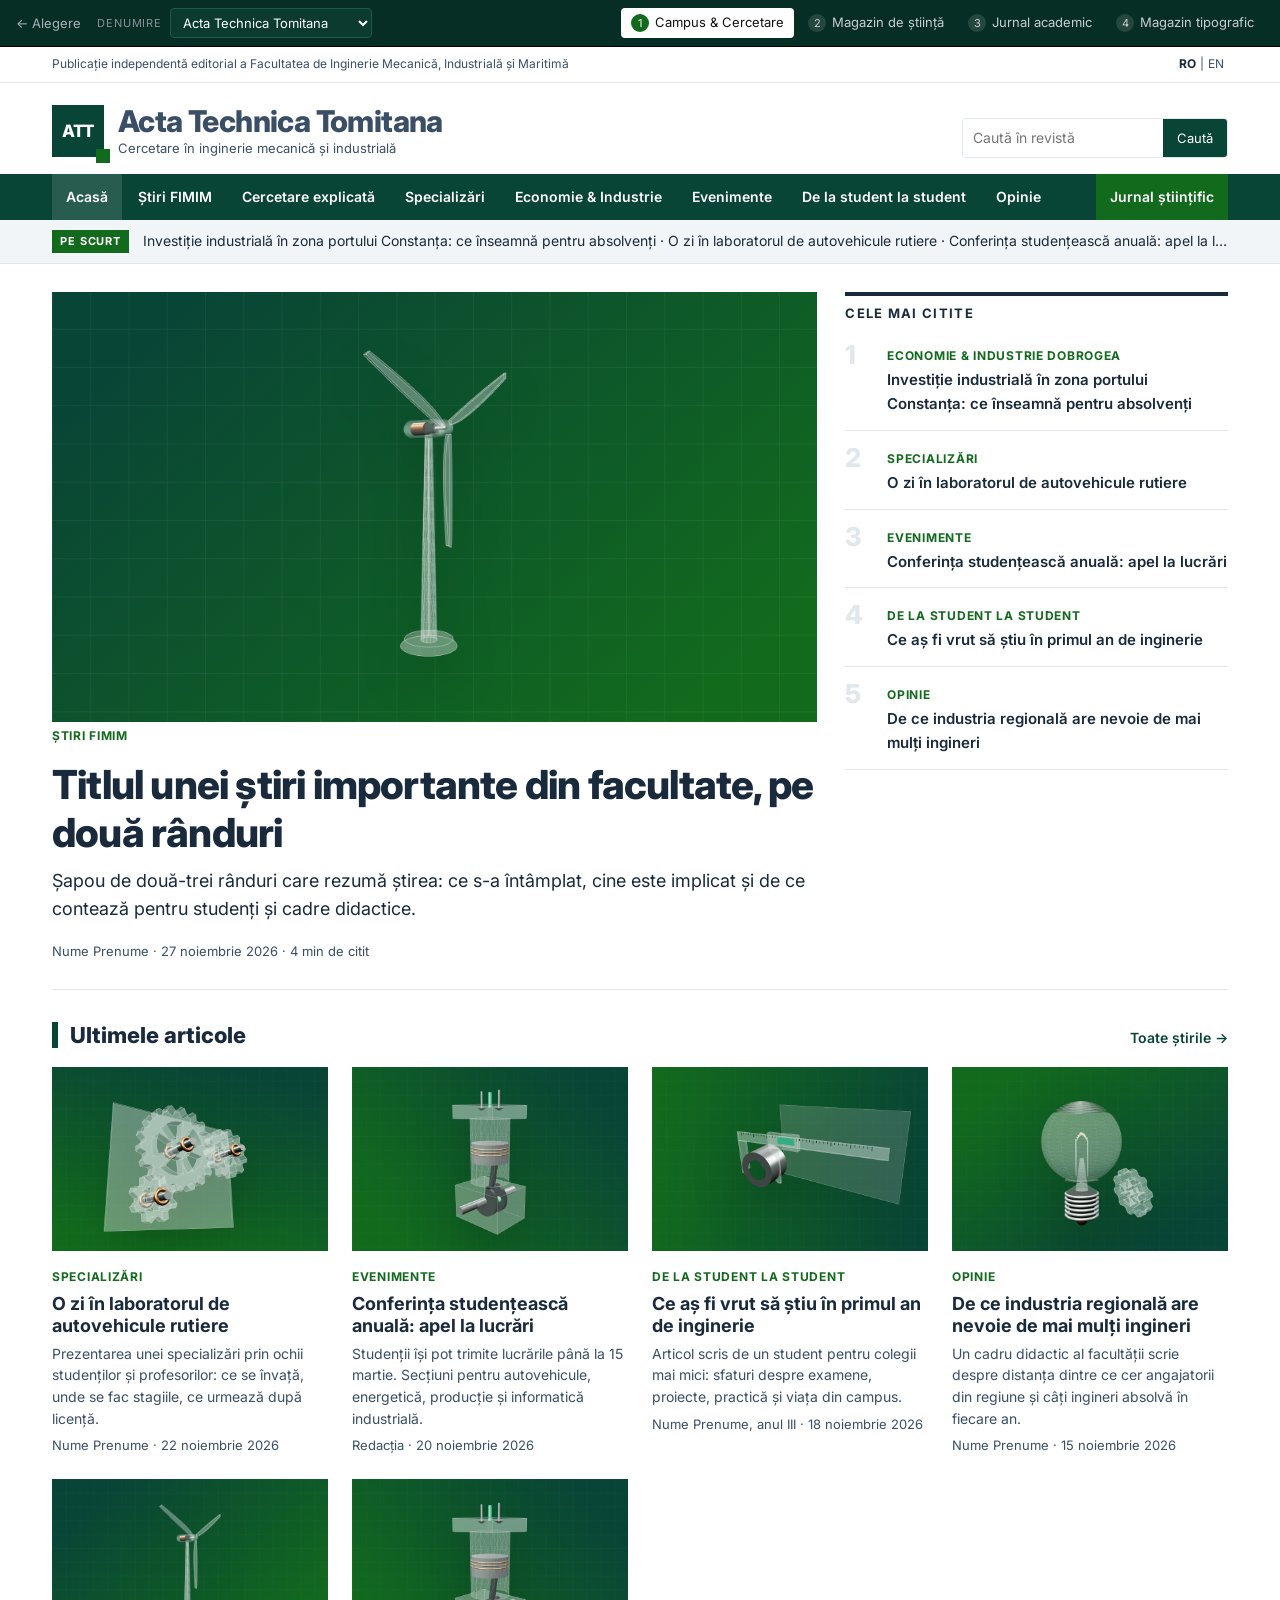
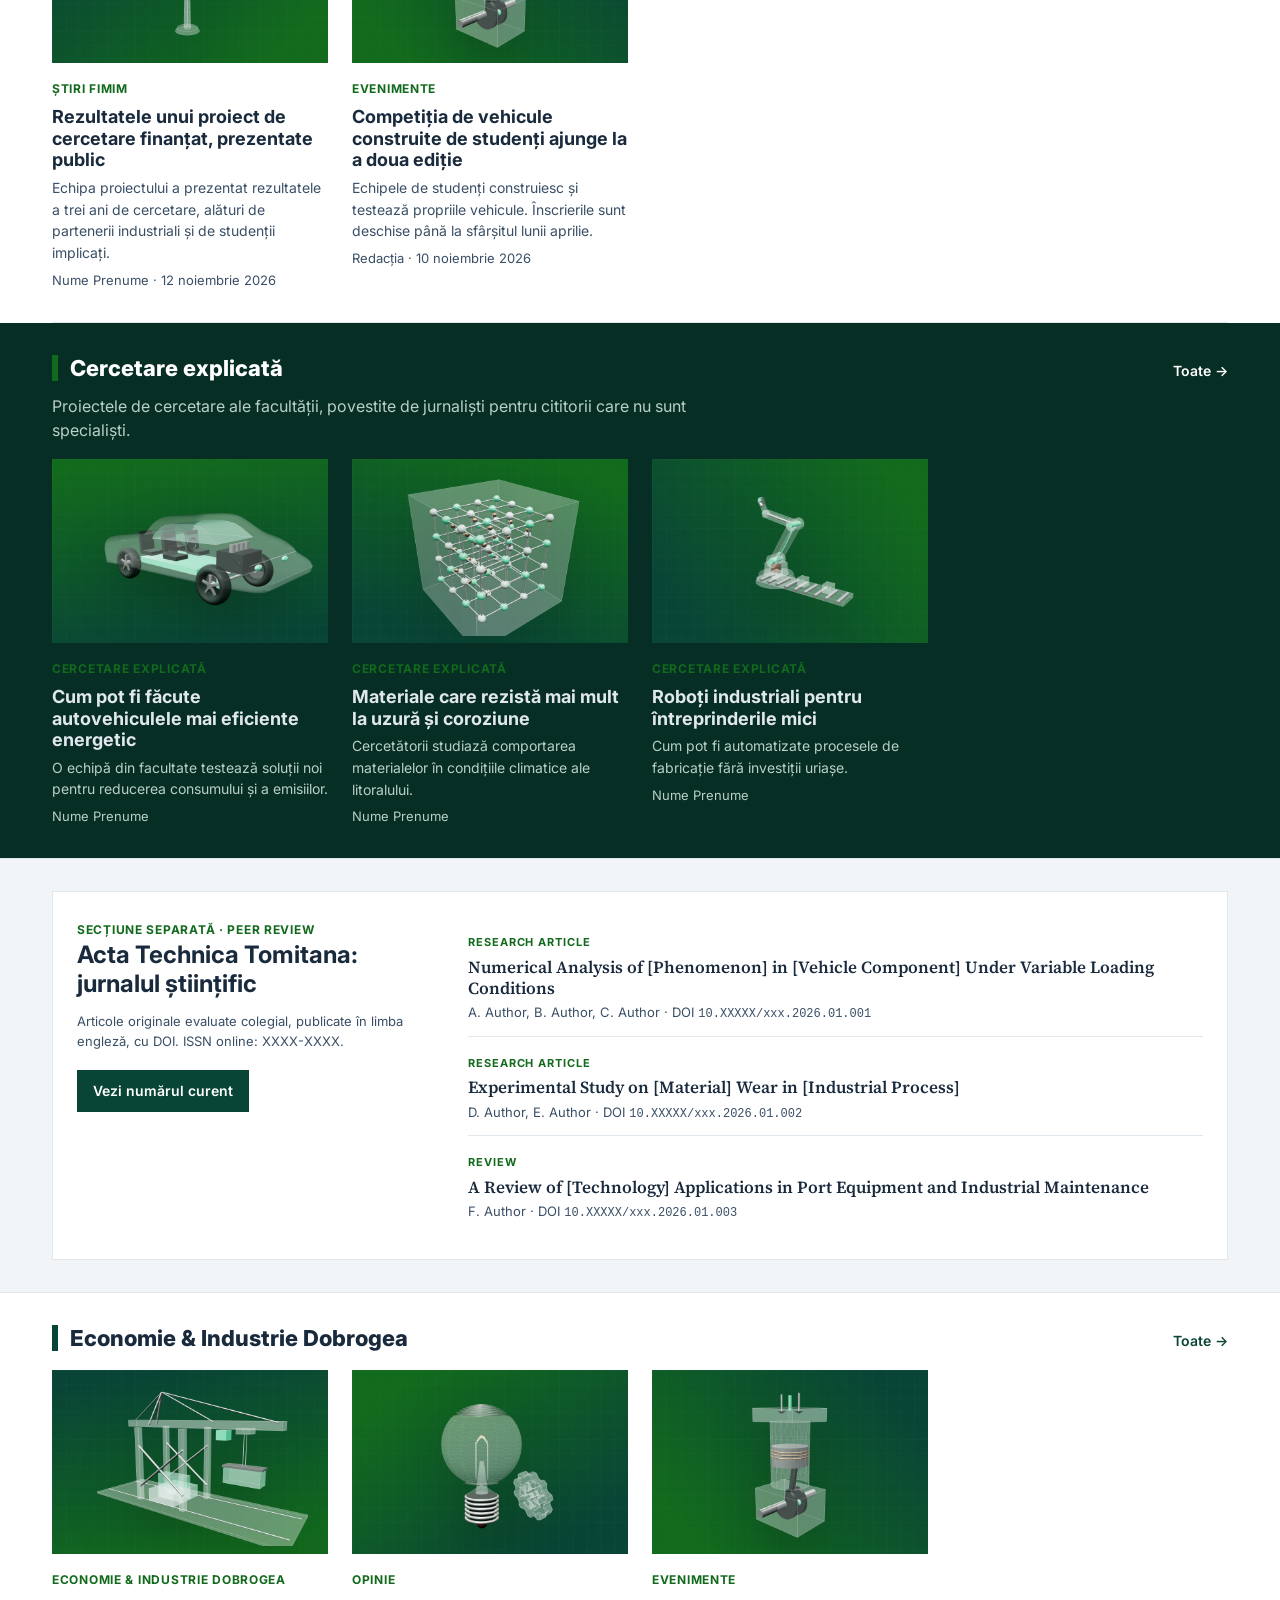
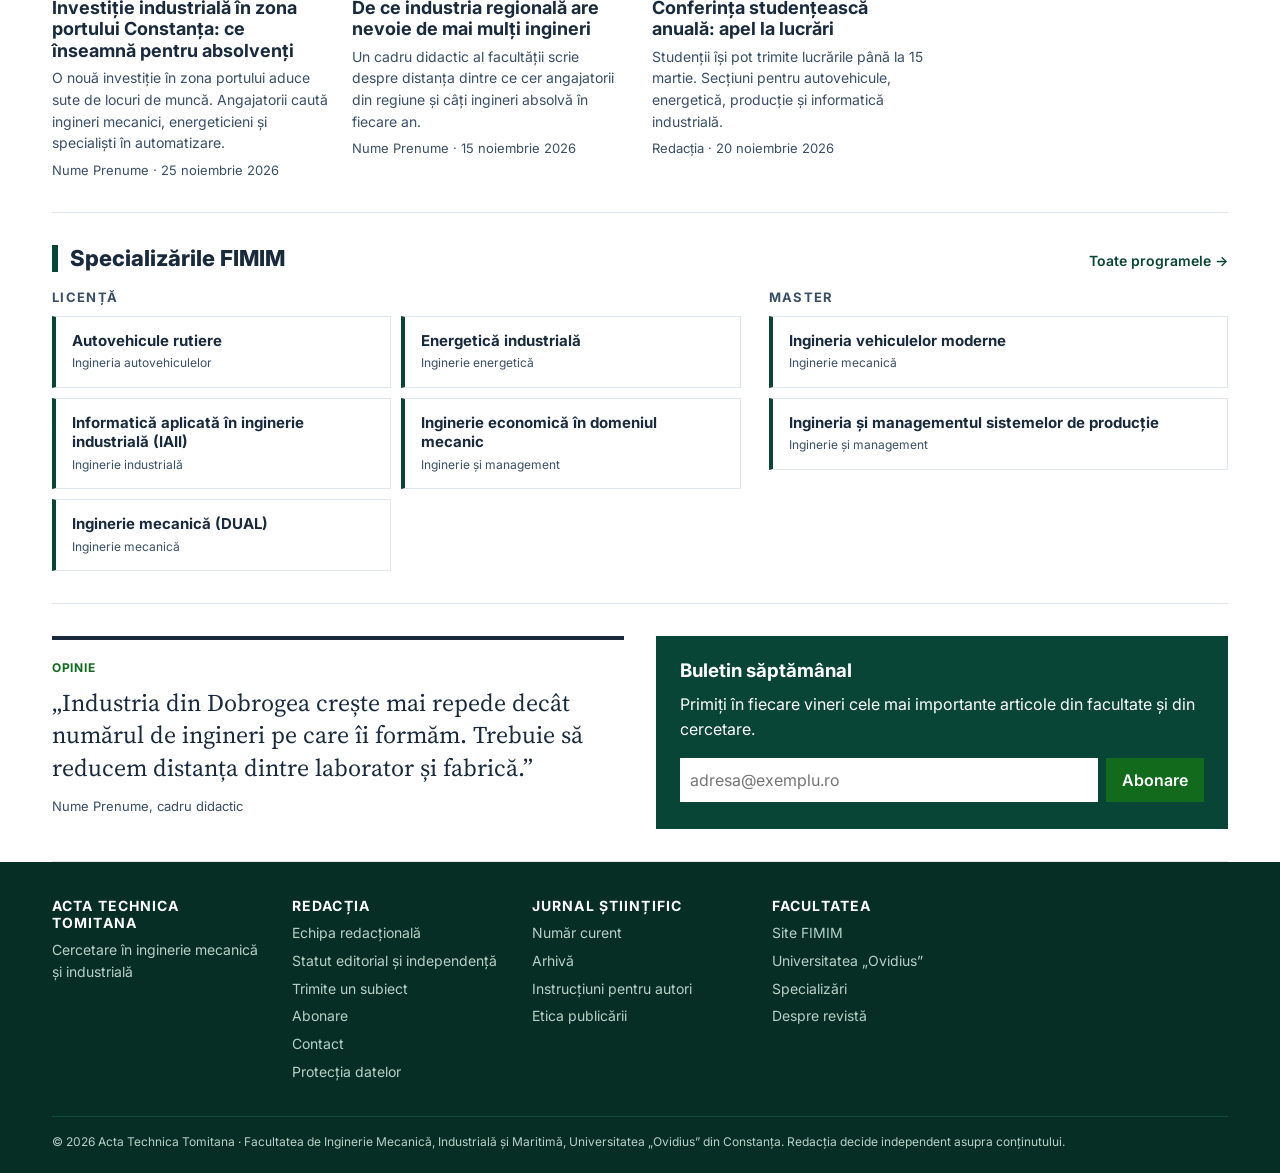
==== commit 8a221931: "Elimină notele de prototip și mențiunile de inspirație; texte de probă realiste Co-Authored-By: Clau" ====
--- a/format-1-campus.html
+++ b/format-1-campus.html
@@ -96,7 +96,7 @@
   <section class="c-sectiune c-doua">
     <div class="c-opinie">
       <span class="rubrica">Opinie</span>
-      <blockquote>„Citat generic dintr-un articol de opinie, care rezumă argumentul principal al autorului.”</blockquote>
+      <blockquote>„Industria din Dobrogea crește mai repede decât numărul de ingineri pe care îi formăm. Trebuie să reducem distanța dintre laborator și fabrică.”</blockquote>
       <p class="meta">Nume Prenume, cadru didactic</p>
     </div>
     <div class="c-newsletter">
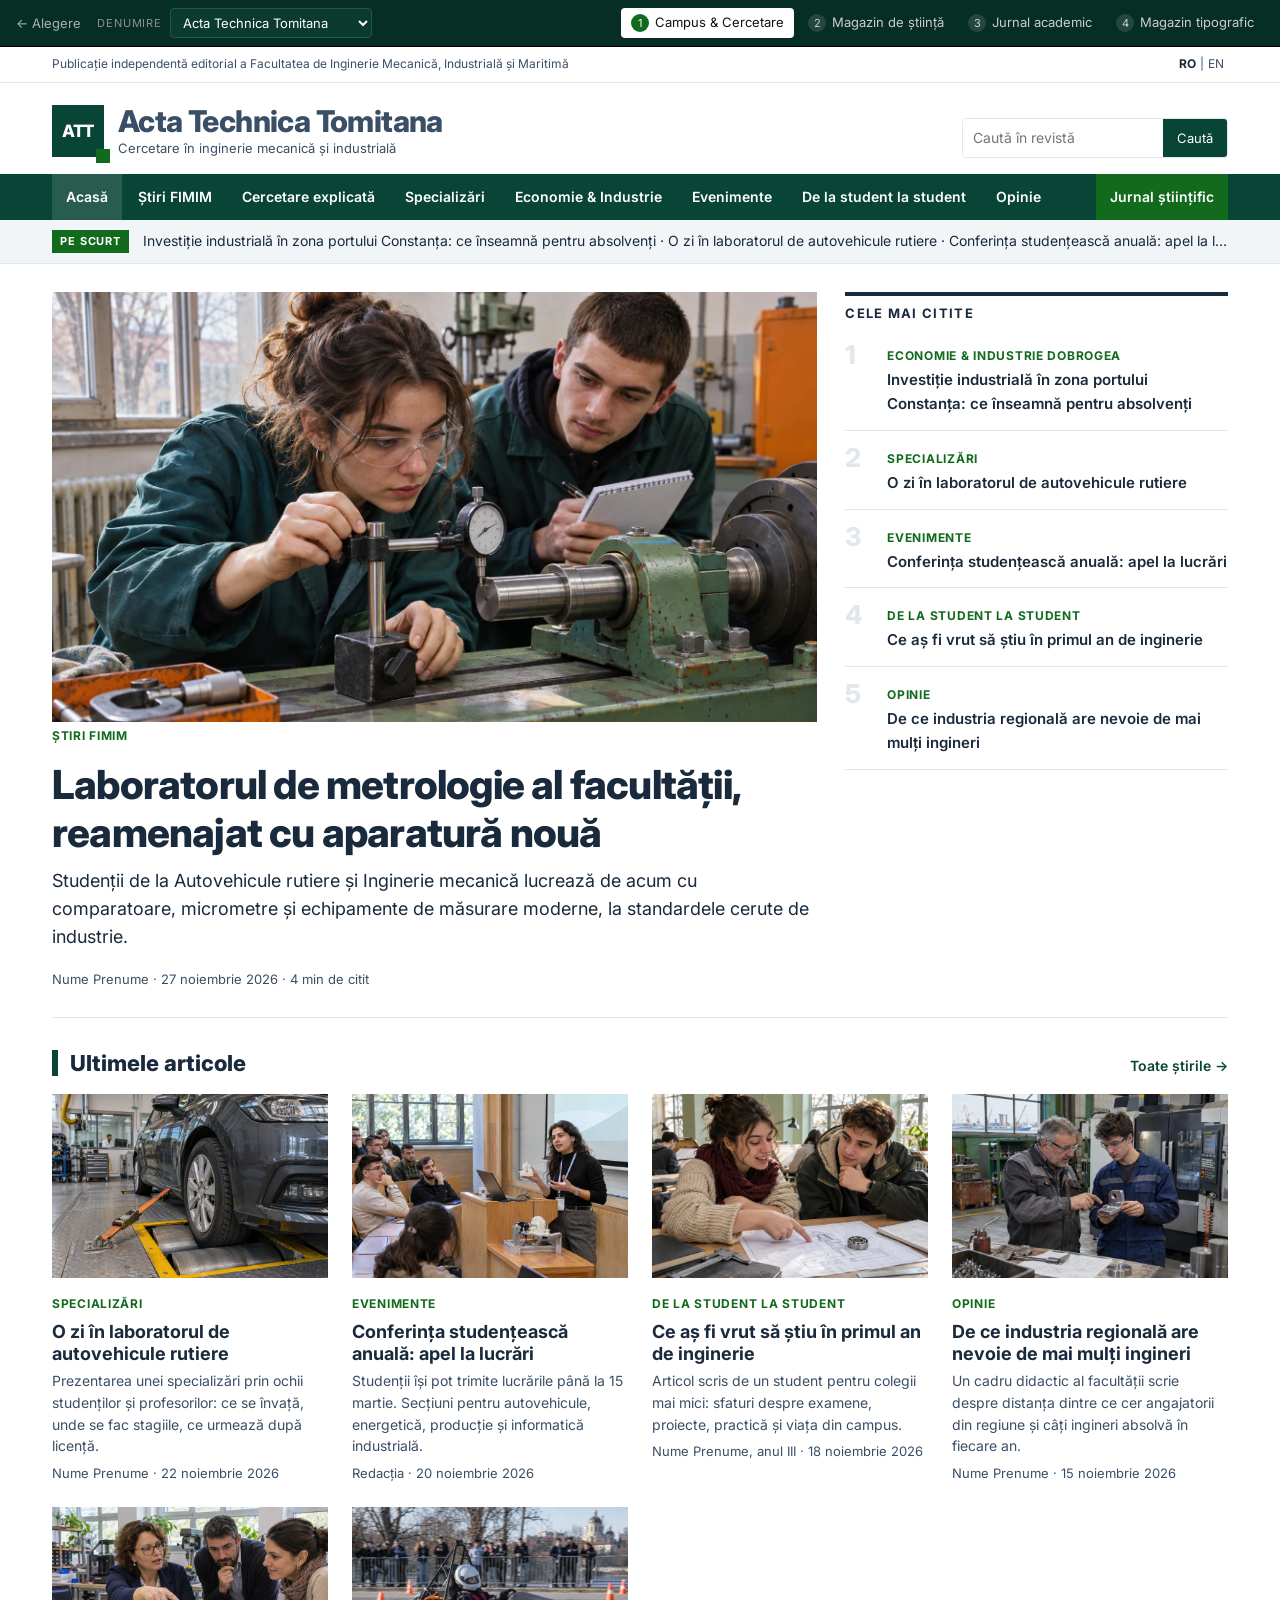
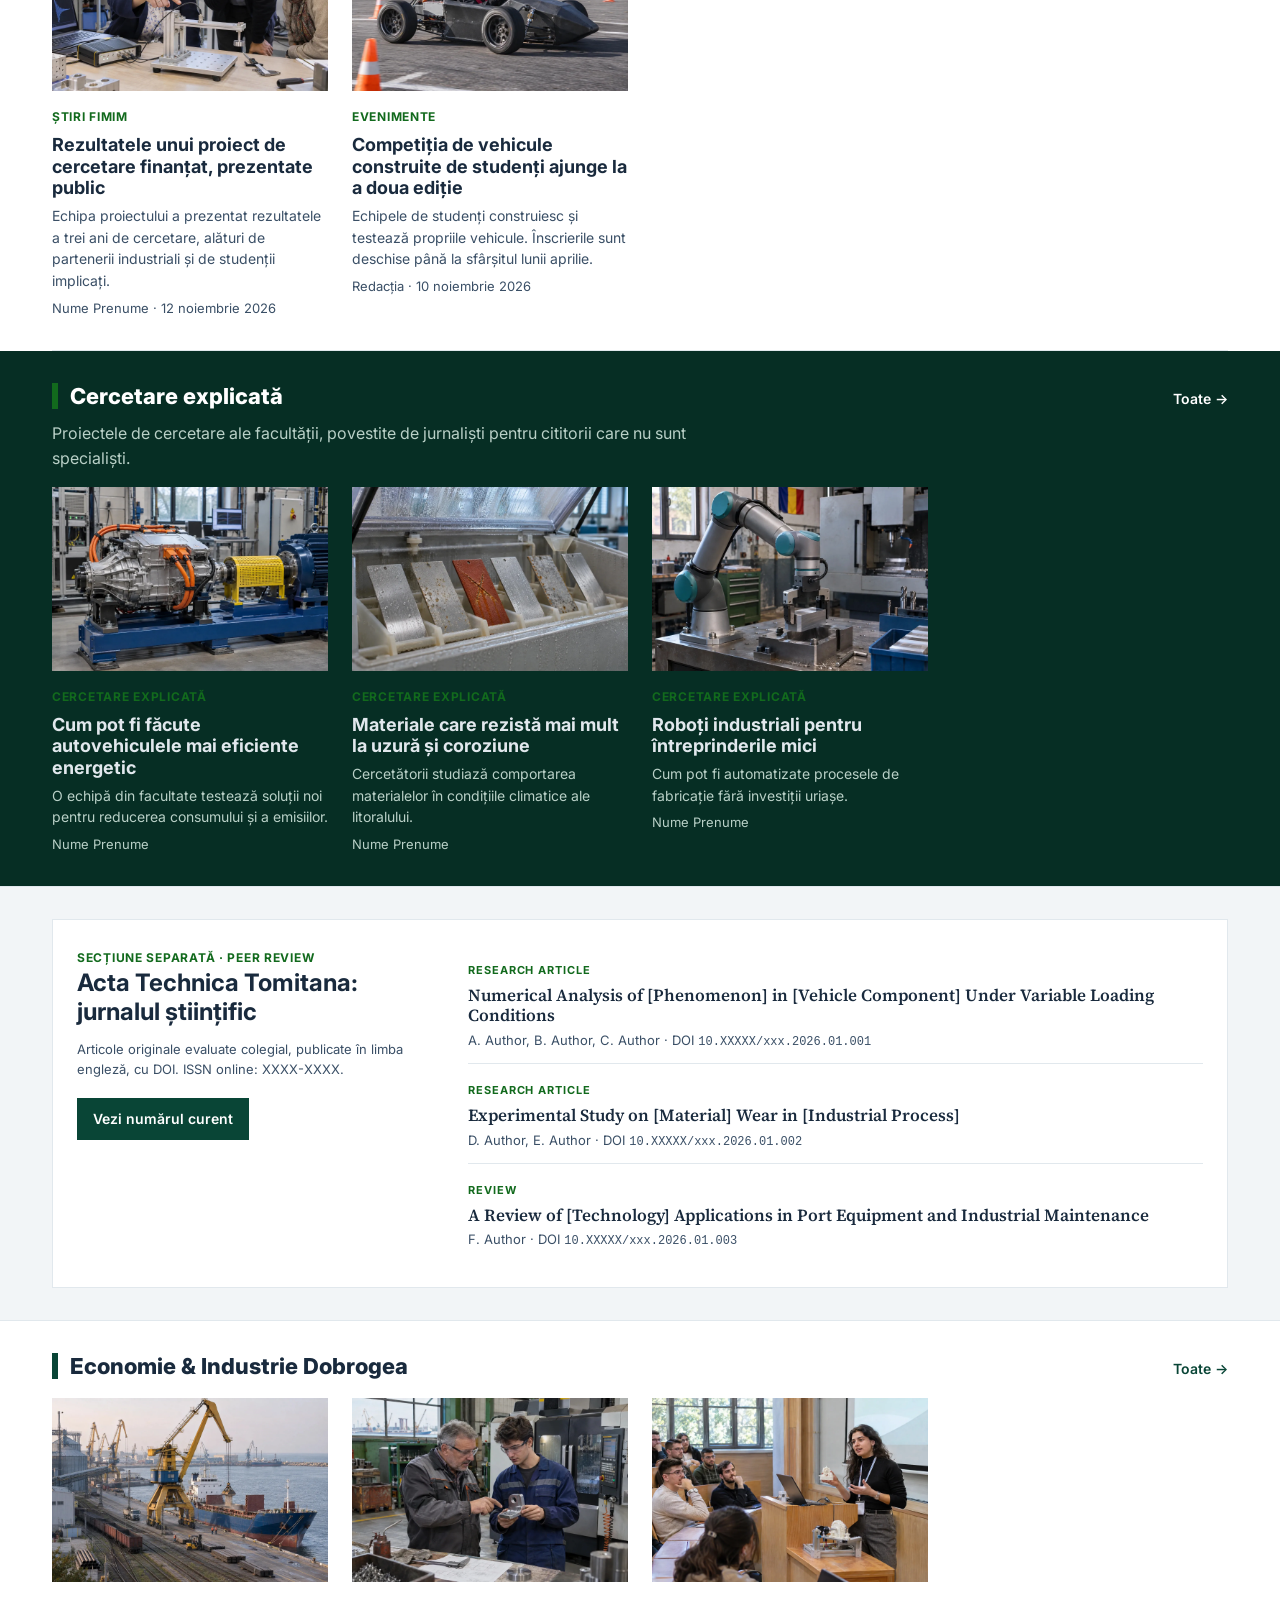
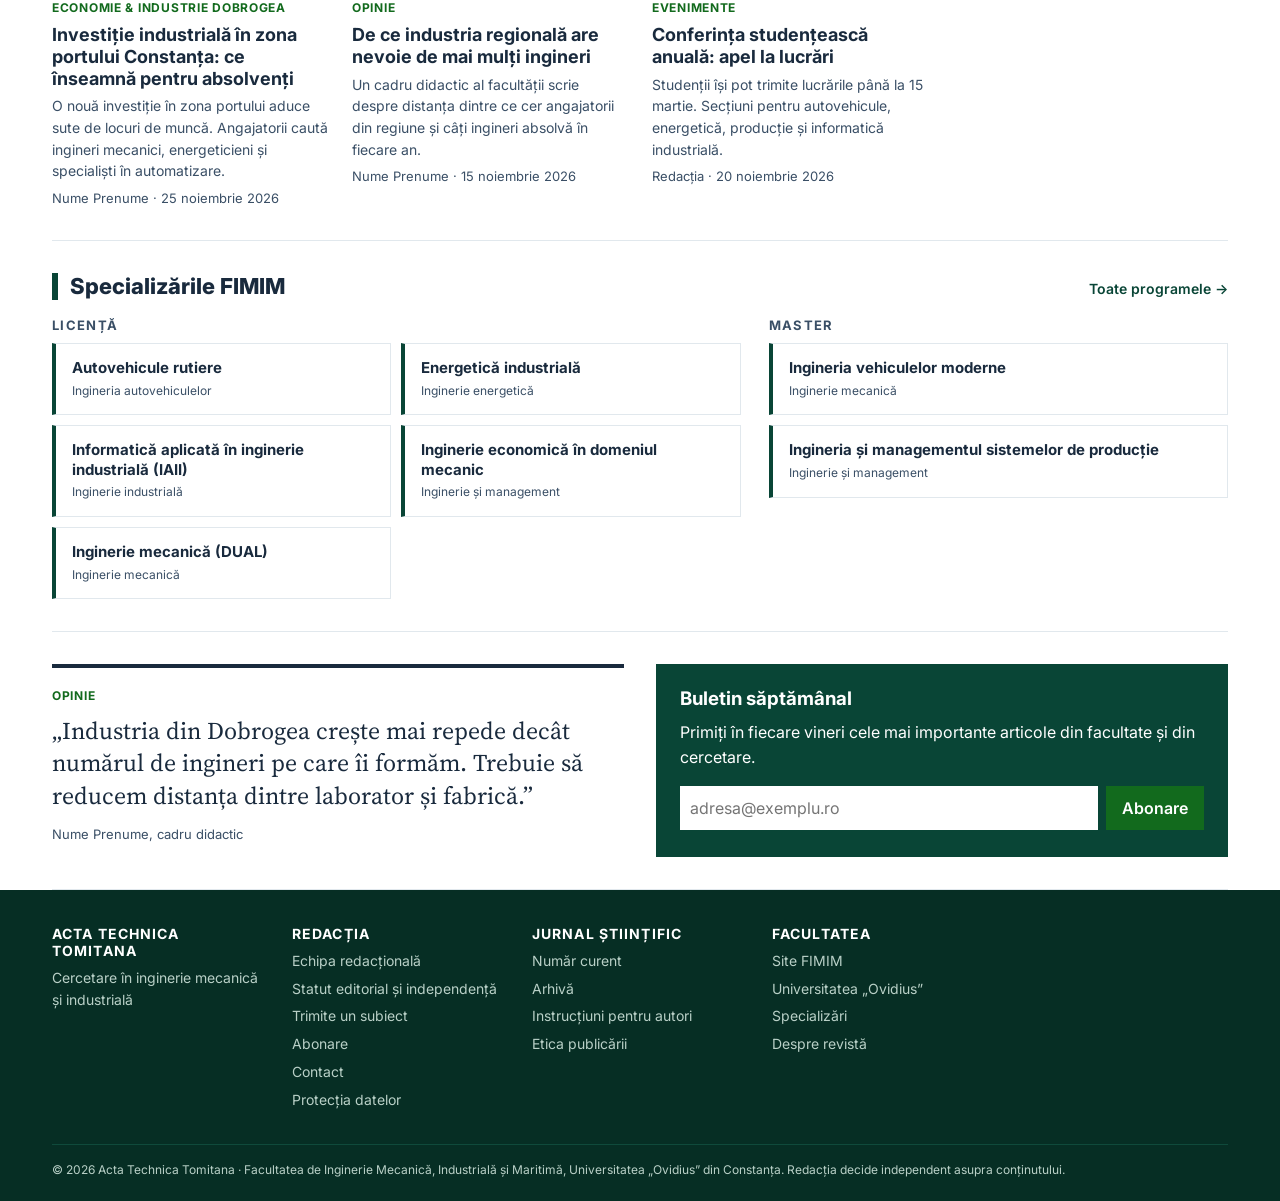
==== commit 2b7d6e94: "Fotografii din D:\Revista FIMIM în toate formatele și paginile Co-Authored-By: Claude Opus 5.5 <nore" ====
--- a/format-1-campus.html
+++ b/format-1-campus.html
@@ -127,7 +127,7 @@
   A.bara("campus");
   
   function card(a) {
-    return '<article class="c-card"><a href="' + A.href(a) + '">' + A.imagine(a.tema, a.titlu) +
+    return '<article class="c-card"><a href="' + A.href(a) + '">' + A.imagine(a.tema, a.titlu, a.foto) +
       '<span class="rubrica">' + e(A.rubrica(a.rubrica || "cercetare")) + "</span><h3>" + e(a.titlu) + "</h3><p>" + e(a.sapou) + "</p></a>" +
       '<div class="meta">' + e(a.autor) + (a.data ? " · " + e(a.data) : "") + "</div></article>";
   }
@@ -137,7 +137,7 @@
   document.getElementById("flux").textContent = m.slice(1, 4).map(function (a) { return a.titlu; }).join("   ·   ");
 
   var l = m[0];
-  document.getElementById("lead").innerHTML = '<a href="' + A.href(l) + '">' + A.imagine(l.tema, l.titlu) +
+  document.getElementById("lead").innerHTML = '<a href="' + A.href(l) + '">' + A.imagine(l.tema, l.titlu, l.foto) +
     '<span class="rubrica">' + e(A.rubrica(l.rubrica)) + "</span><h1>" + e(l.titlu) + "</h1><p>" + e(l.sapou) + "</p></a>" +
     '<div class="meta">' + e(l.autor) + " · " + e(l.data) + " · " + l.minute + " min de citit</div>";
 
@@ -147,7 +147,7 @@
 
   document.getElementById("ultimele").innerHTML = m.slice(2, 8).map(card).join("");
   document.getElementById("explicat").innerHTML = R.cercetareExplicata.map(function (a) {
-    return card({ titlu: a.titlu, sapou: a.sapou, autor: a.autor, tema: a.tema, rubrica: "Cercetare explicată", idx: a.idx, tipLink: "explicat" });
+    return card({ titlu: a.titlu, sapou: a.sapou, autor: a.autor, tema: a.tema, foto: a.foto, rubrica: "Cercetare explicată", idx: a.idx, tipLink: "explicat" });
   }).join("");
   document.getElementById("economie").innerHTML = [m[1], m[5], m[3]].map(card).join("");
 
--- a/assets/css/base.css
+++ b/assets/css/base.css
@@ -171,3 +171,6 @@
 .pg-lateral li a { display: block; padding: 7px 0; border-bottom: 1px solid var(--linie); text-decoration: none; color: var(--text); font-size: 15px; }
 .pg-lateral li a:hover { color: var(--brand); }
 .pg-lateral li a.activ { color: var(--brand); font-weight: 700; }
+
+.imagine.foto { background: var(--fundal-2); }
+.imagine.foto img { position: absolute; inset: 0; width: 100%; height: 100%; object-fit: cover; }
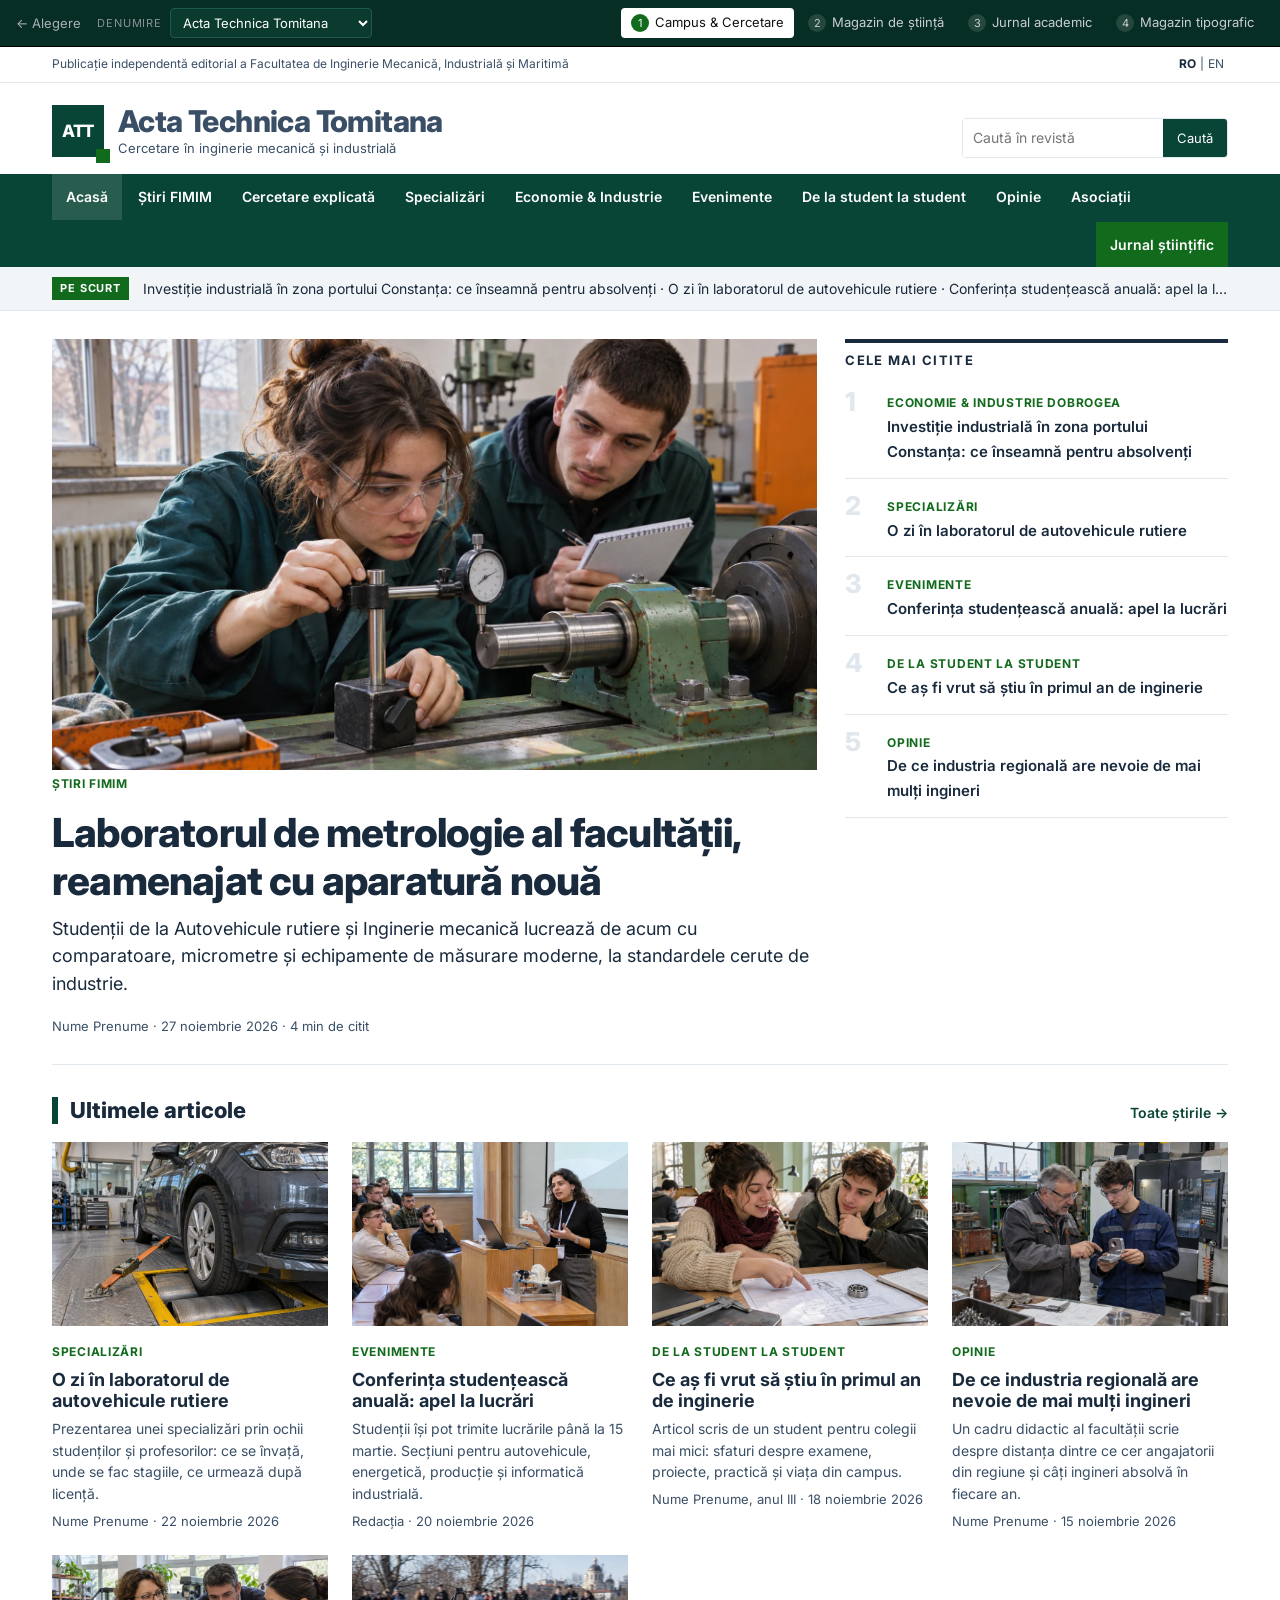
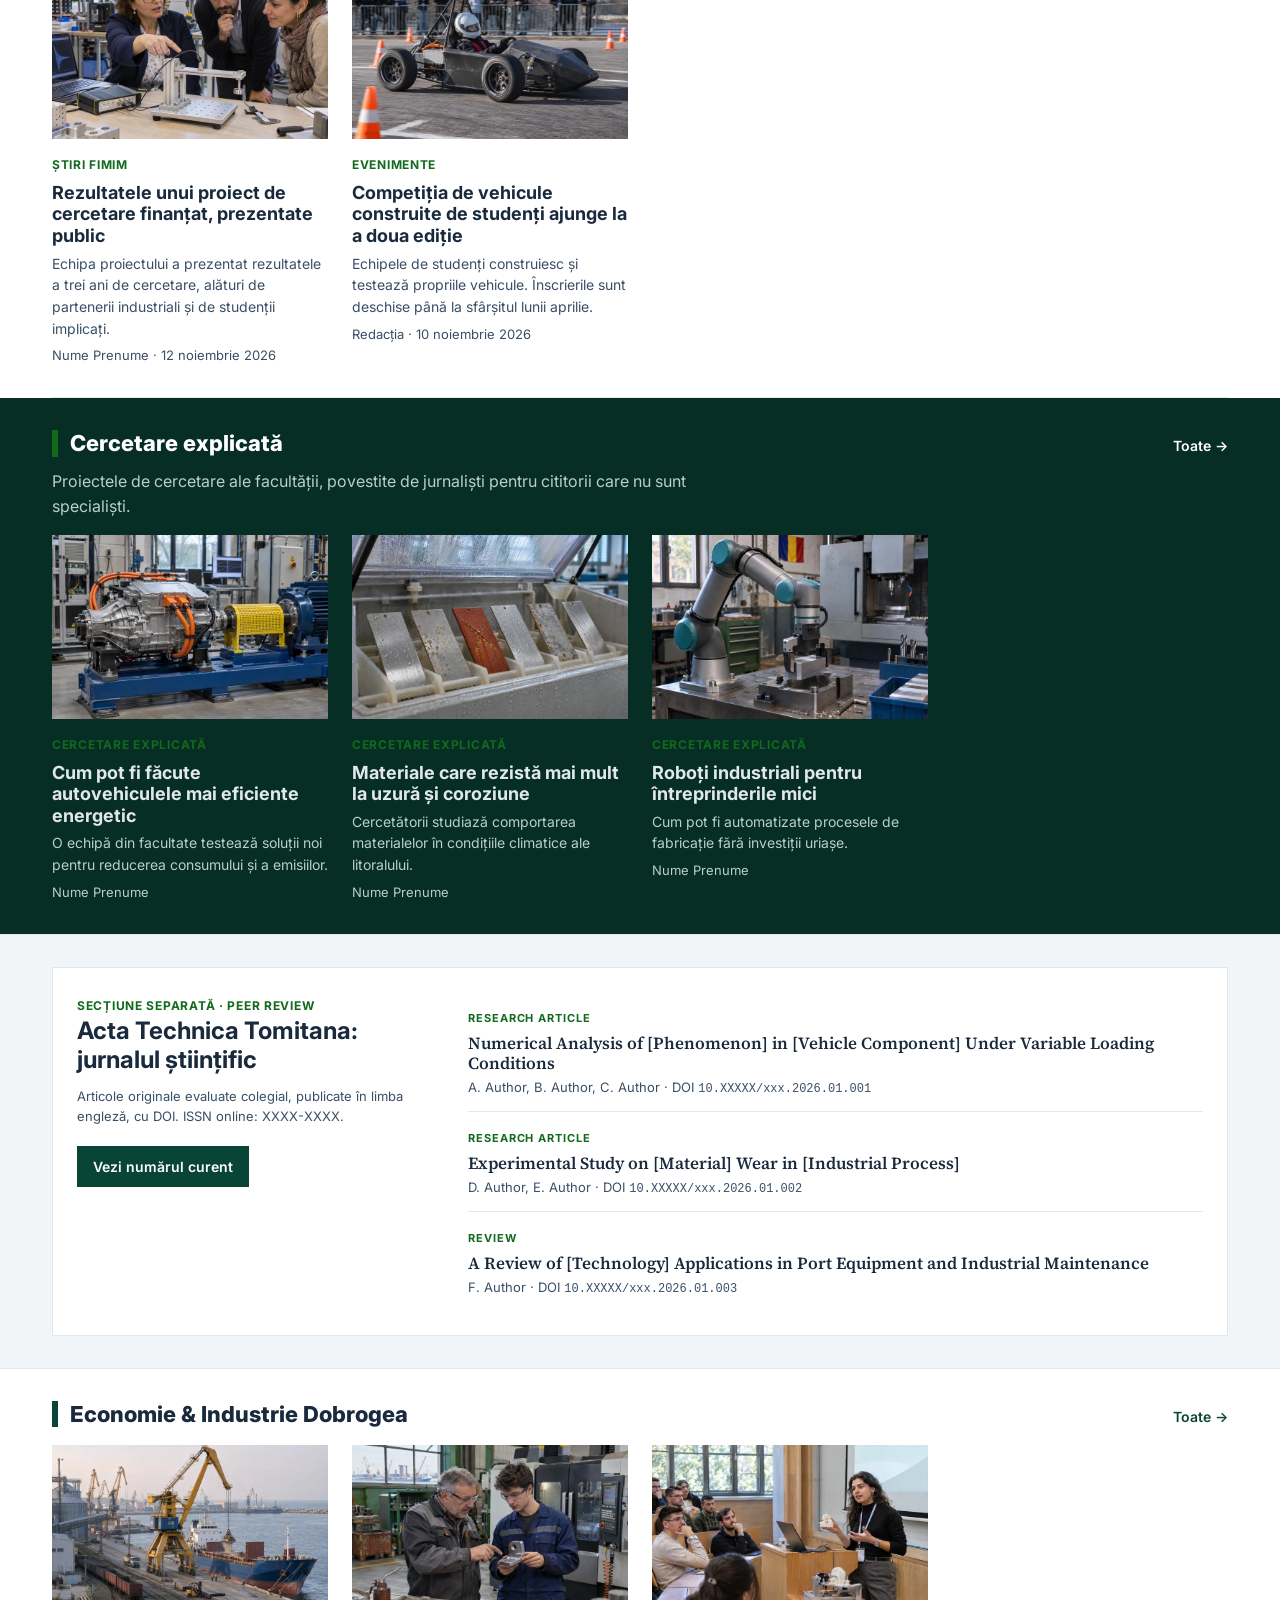
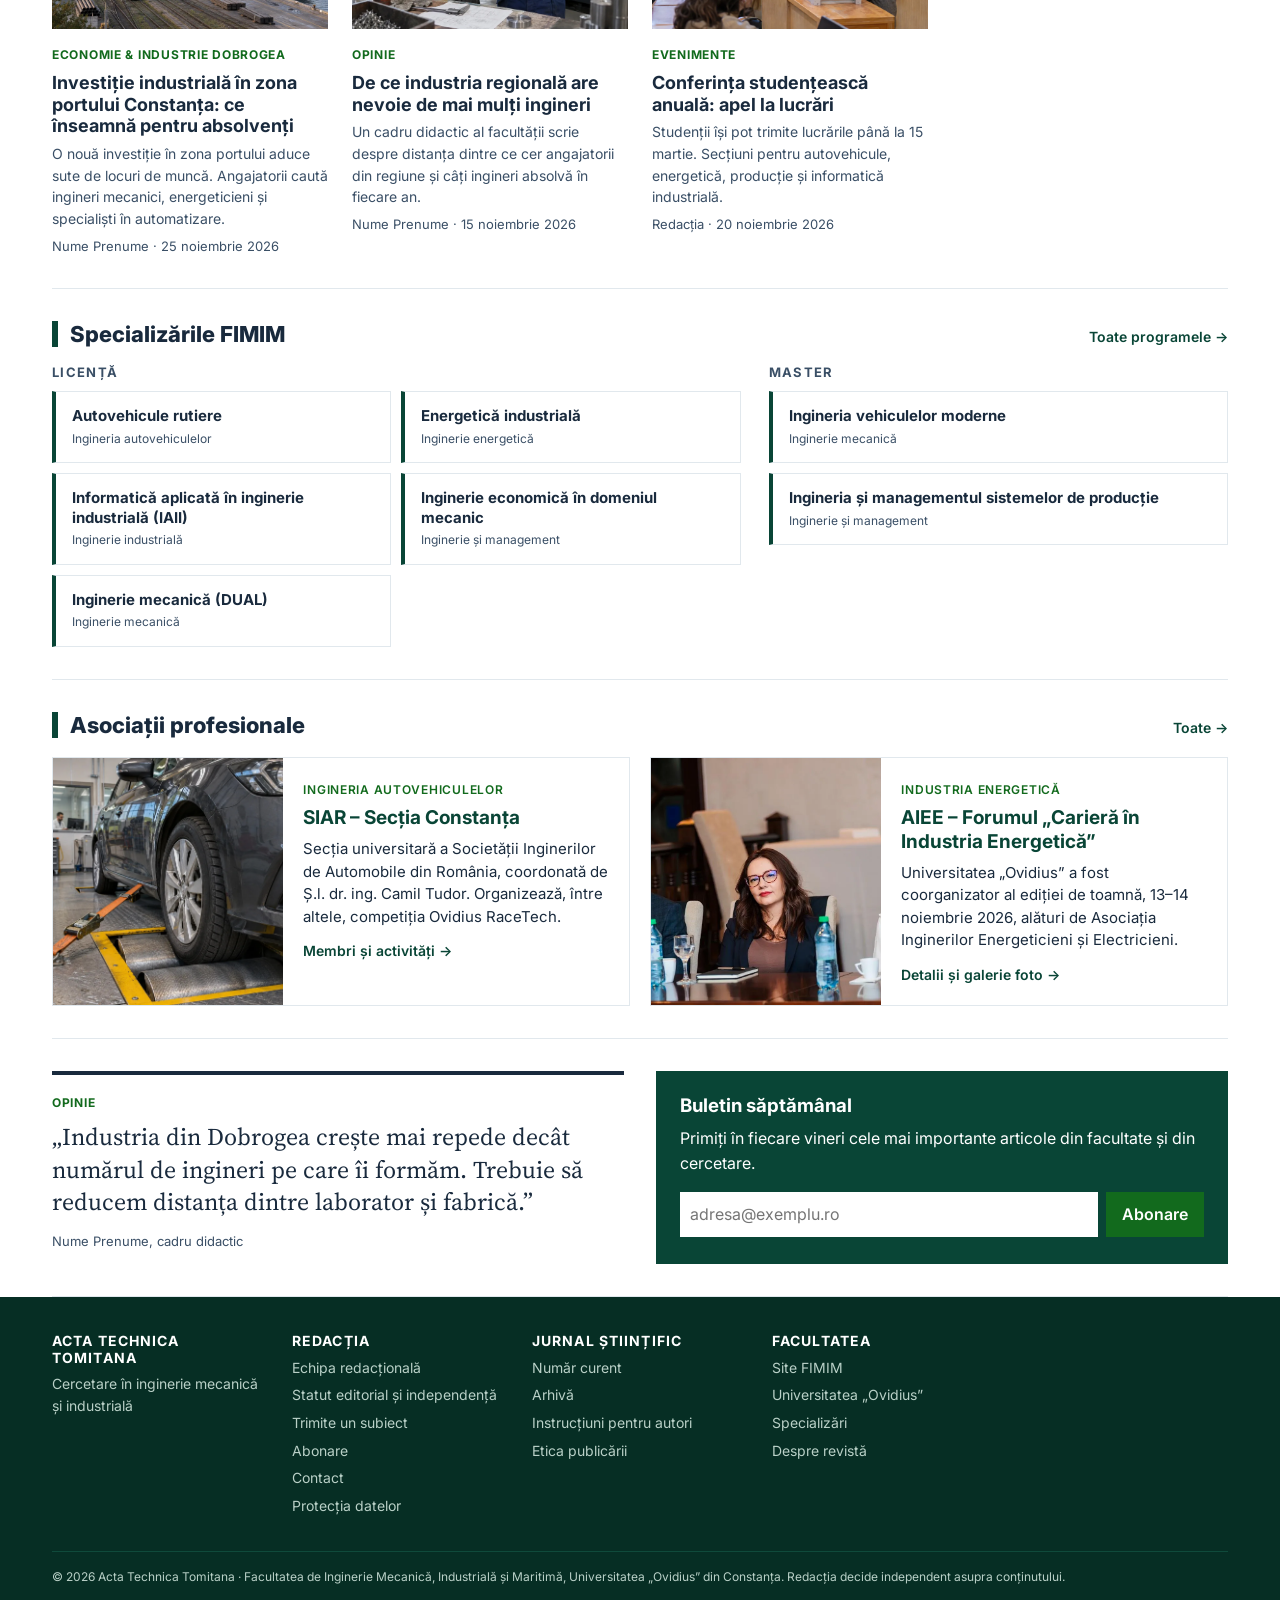
==== commit 5b5b053a: "SIAR Secția Constanța și AIEE în toate formatele Co-Authored-By: Claude Opus 5.5 <noreply@anthropic." ====
--- a/format-1-campus.html
+++ b/format-1-campus.html
@@ -39,6 +39,7 @@
     <div class="c-meniu"><a data-p="evenimente" href="#">Evenimente</a></div>
     <div class="c-meniu"><a data-p="studenti" href="#">De la student la student</a></div>
     <div class="c-meniu"><a data-p="opinie" href="#">Opinie</a></div>
+    <div class="c-meniu"><a data-p="asociatii" href="#">Asociații</a><div class="c-sub"><a data-p="siar" href="#">SIAR – Secția Constanța</a><a data-p="aiee" href="#">AIEE</a></div></div>
     <div class="c-meniu stiintific"><a data-p="numar-curent" href="#">Jurnal științific</a><div class="c-sub dreapta"><a data-p="numar-curent" href="#">Număr curent</a><a data-p="arhiva-jurnal" href="#">Arhivă</a><a data-p="despre-jurnal" href="#">Despre jurnal</a><a data-p="colegiul-editorial" href="#">Colegiul editorial</a><a data-p="instructiuni-autori" href="#">Instrucțiuni pentru autori</a><a data-p="evaluare" href="#">Evaluare colegială</a><a data-p="etica" href="#">Etică și politici</a></div></div>
   </div>
 </nav>
@@ -91,6 +92,11 @@
   <section class="c-sectiune">
     <div class="c-sectiune-cap"><h2>Specializările FIMIM</h2><a data-p="specializari" href="#">Toate programele &rarr;</a></div>
     <div id="specializari"></div>
+  </section>
+
+  <section class="c-sectiune">
+    <div class="c-sectiune-cap"><h2>Asociații profesionale</h2><a data-p="asociatii" href="#">Toate &rarr;</a></div>
+    <div id="asociatii"></div>
   </section>
 
   <section class="c-sectiune c-doua">
@@ -154,6 +160,7 @@
   document.getElementById("articole-jurnal").innerHTML = R.cercetare.slice(0, 3).map(function (a) {
     return '<div class="c-art"><span class="tip">' + e(a.tip) + '</span><h4><a href="' + A.href(a) + '" style="text-decoration:none">' + e(a.titlu) + '</a></h4><div class="meta">' + e(a.autori) + " · DOI <code>" + e(a.doi) + "</code></div></div>";
   }).join("");
+  document.getElementById("asociatii").innerHTML = A.asociatii();
   A.completeaza();
 })();
 </script>
--- a/assets/css/base.css
+++ b/assets/css/base.css
@@ -174,3 +174,19 @@
 
 .imagine.foto { background: var(--fundal-2); }
 .imagine.foto img { position: absolute; inset: 0; width: 100%; height: 100%; object-fit: cover; }
+
+/* Galerie foto în paginile interne */
+.pg-galerie { display: grid; gap: 14px; grid-template-columns: repeat(auto-fill, minmax(220px, 1fr)); }
+.pg-galerie .pg-figura { margin: 0; }
+
+/* Asociații profesionale (SIAR, AIEE) – bloc comun pe paginile principale */
+.as-grila { display: grid; gap: 20px; grid-template-columns: repeat(auto-fit, minmax(300px, 1fr)); }
+.as-card { display: grid; grid-template-columns: 2fr 3fr; border: 1px solid var(--linie, #d5dde3); background: #fff; color: inherit; text-decoration: none; overflow: hidden; }
+.as-card .imagine { height: 100%; min-height: 180px; aspect-ratio: auto; border-radius: 0; }
+.as-card .as-txt { padding: 18px 20px; }
+.as-card .as-et { font-size: 12px; letter-spacing: .06em; text-transform: uppercase; color: #126A1D; font-weight: 600; }
+.as-card h3 { margin: 6px 0 8px; font-size: 19px; line-height: 1.25; color: #094536; }
+.as-card p { margin: 0 0 10px; font-size: 15px; line-height: 1.5; }
+.as-card .as-mai { font-size: 14px; font-weight: 600; color: #094536; }
+.as-card:hover h3 { text-decoration: underline; }
+@media (max-width: 560px) { .as-card { grid-template-columns: 1fr; } .as-card .imagine { min-height: 160px; aspect-ratio: 16/9; } }
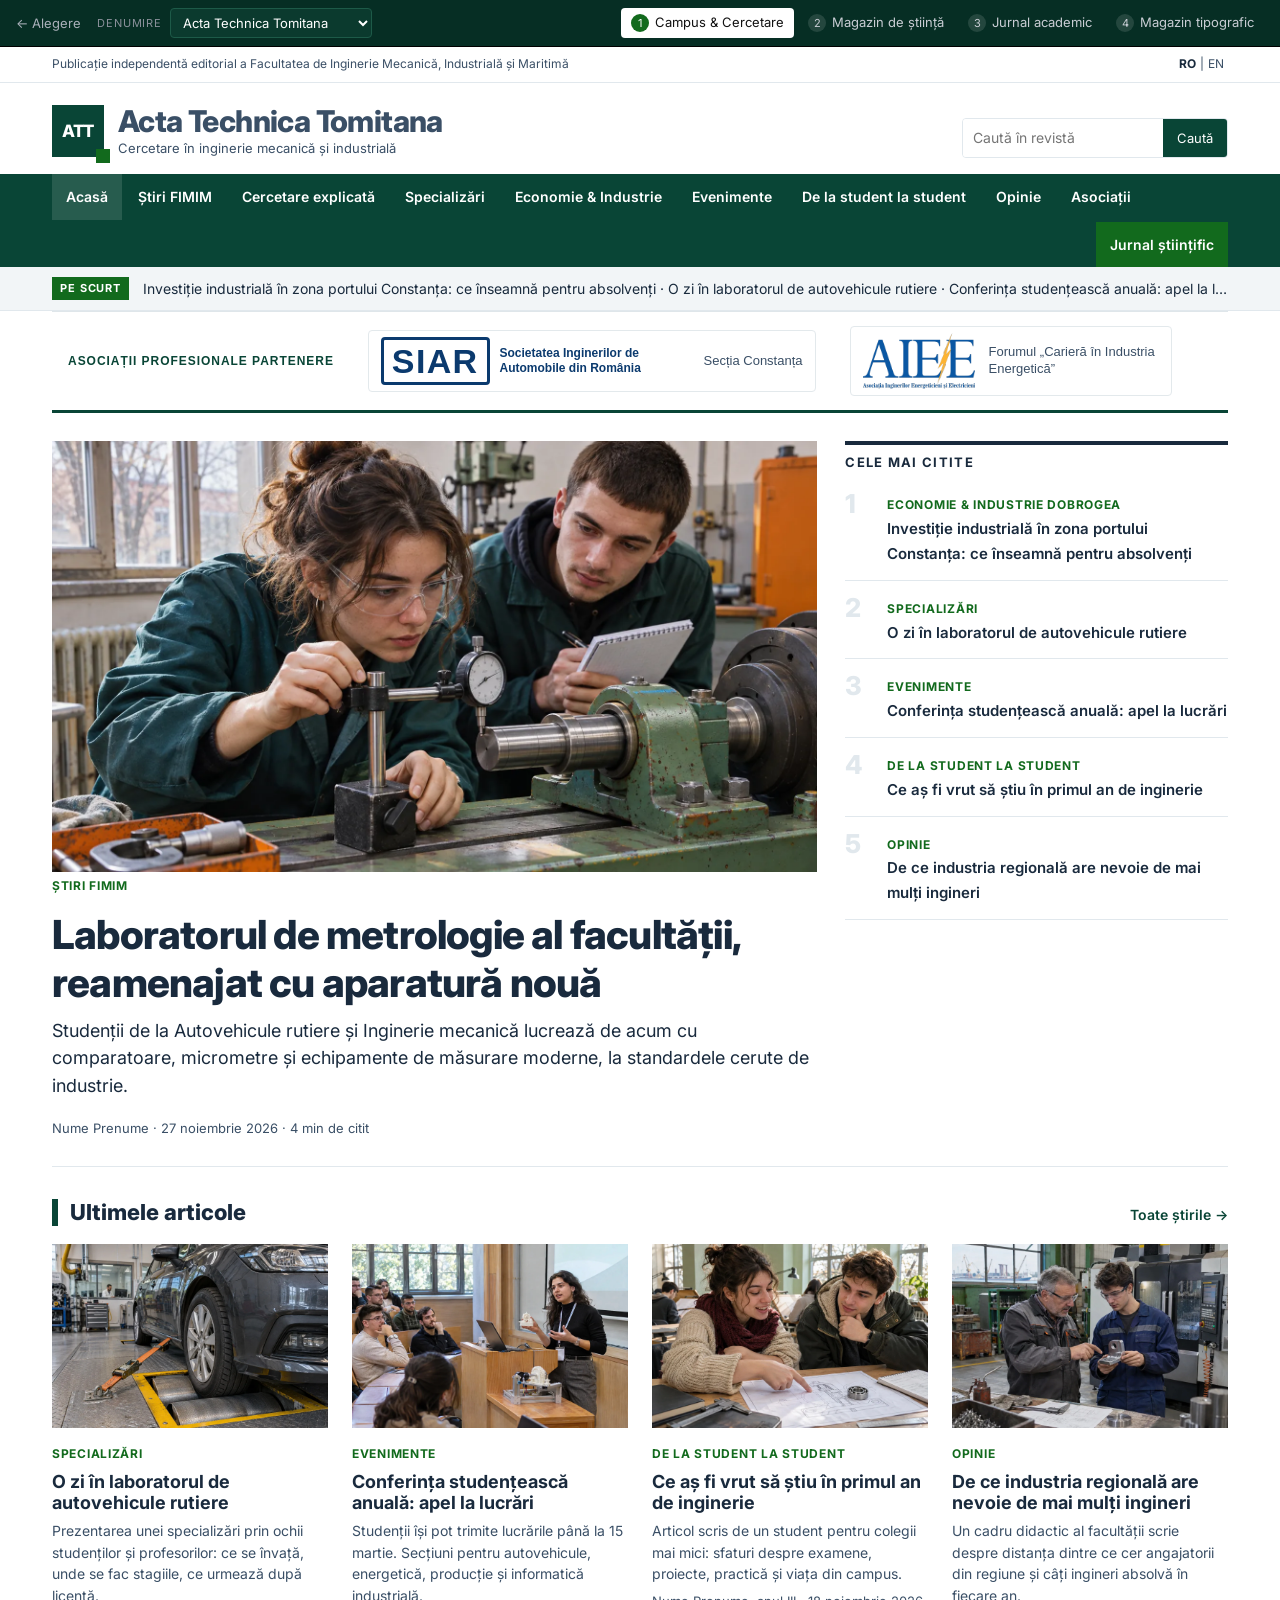
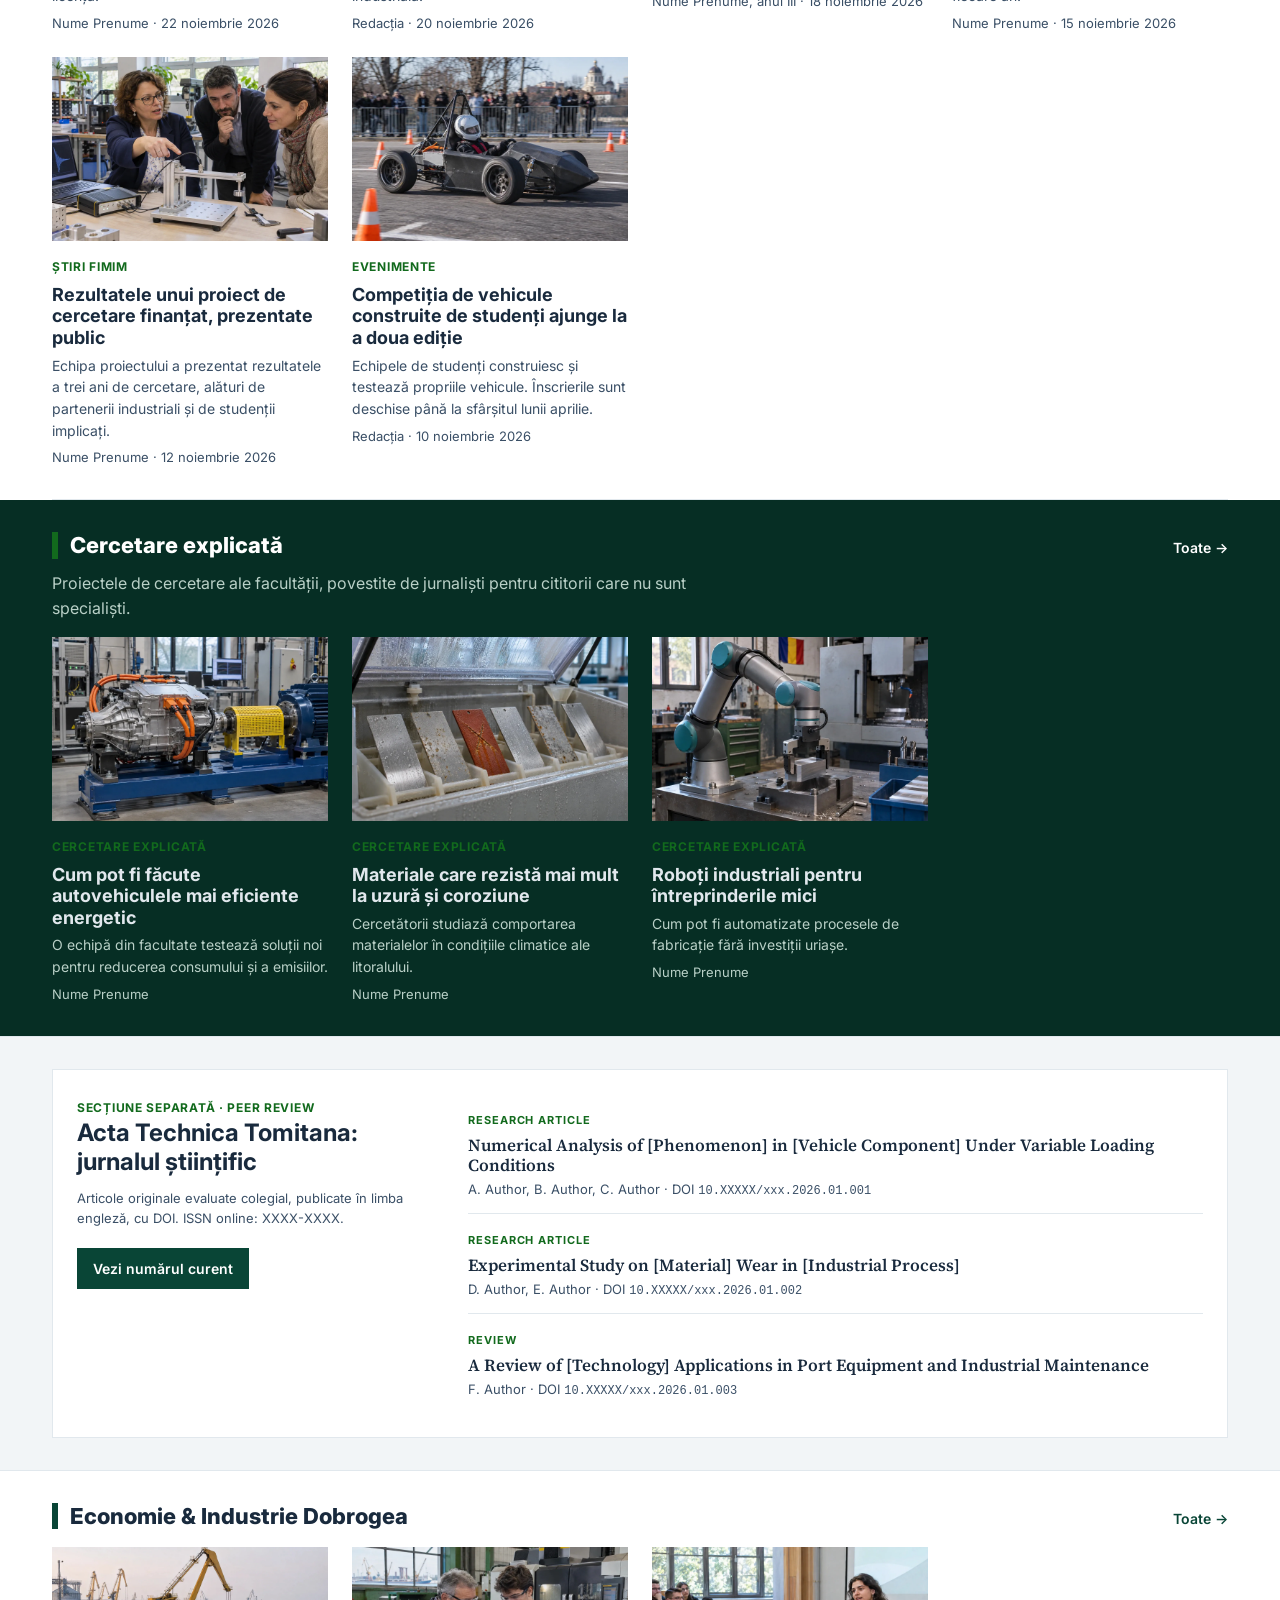
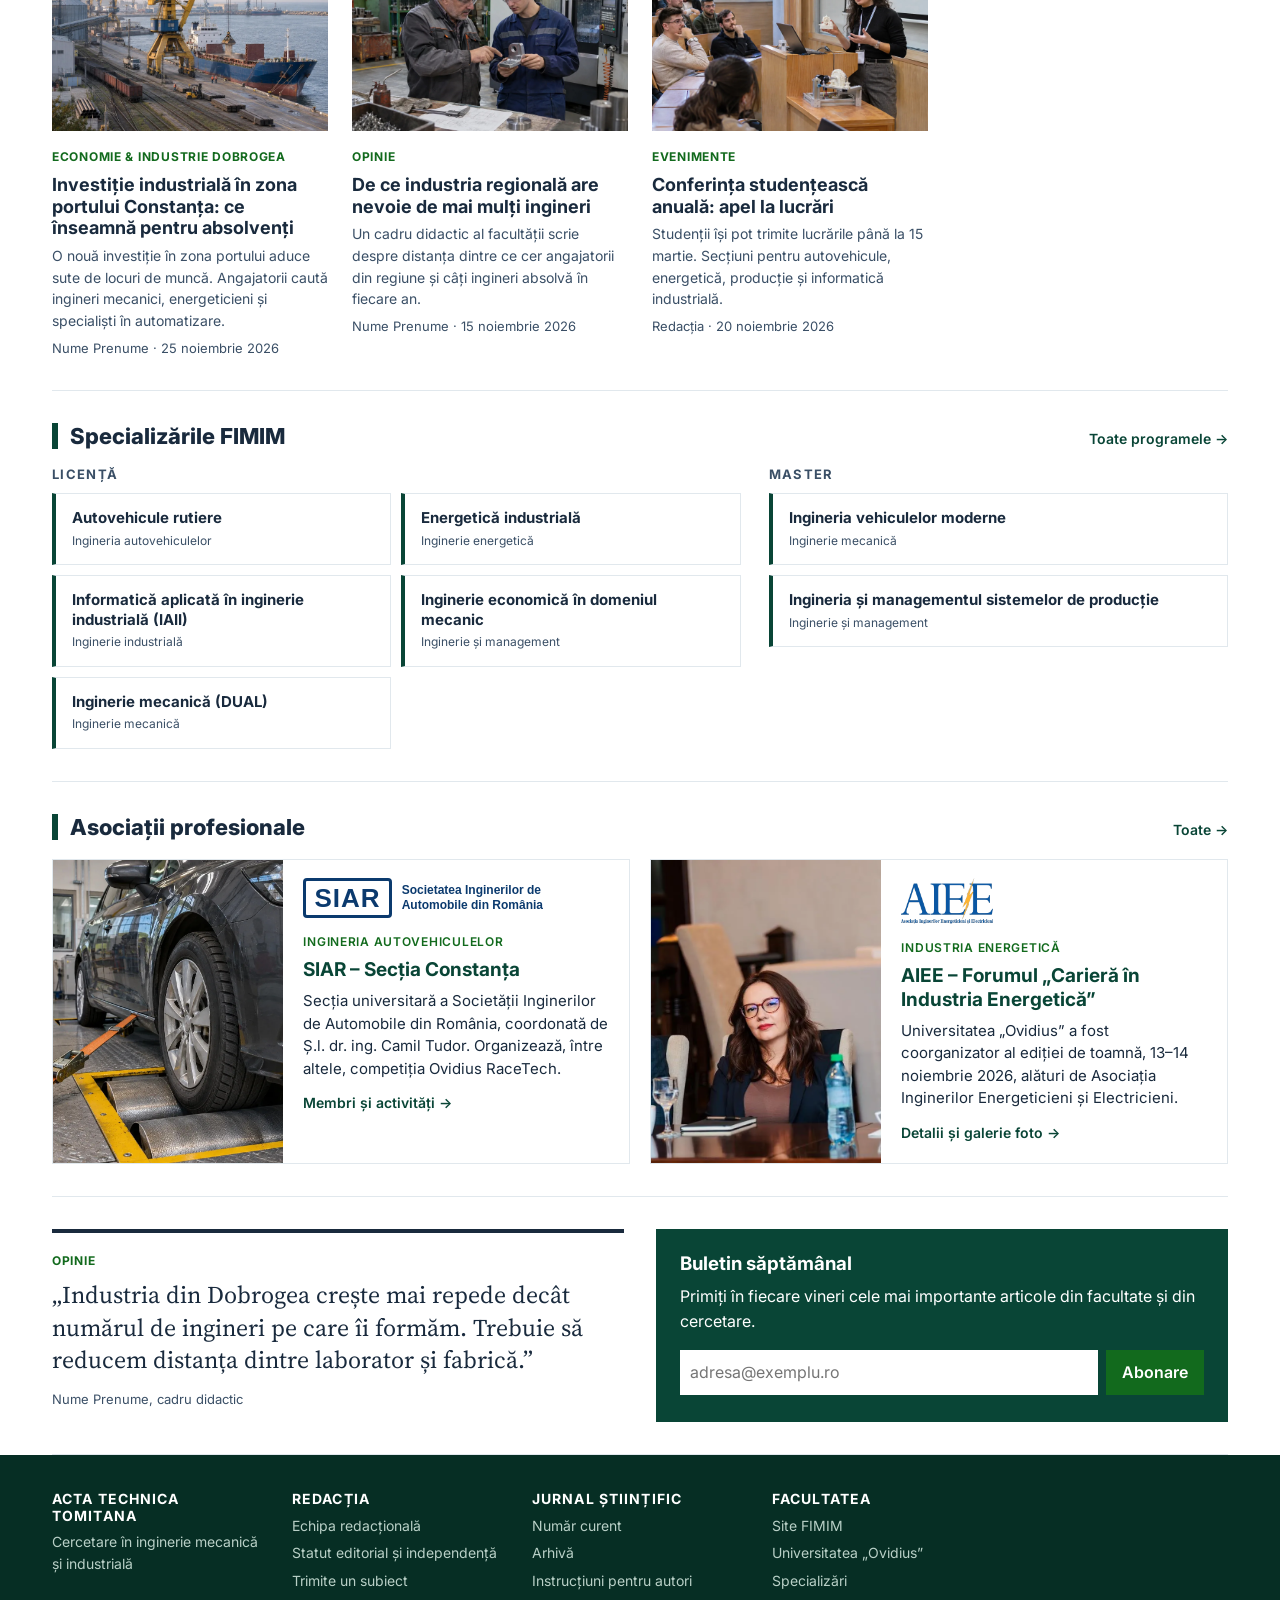
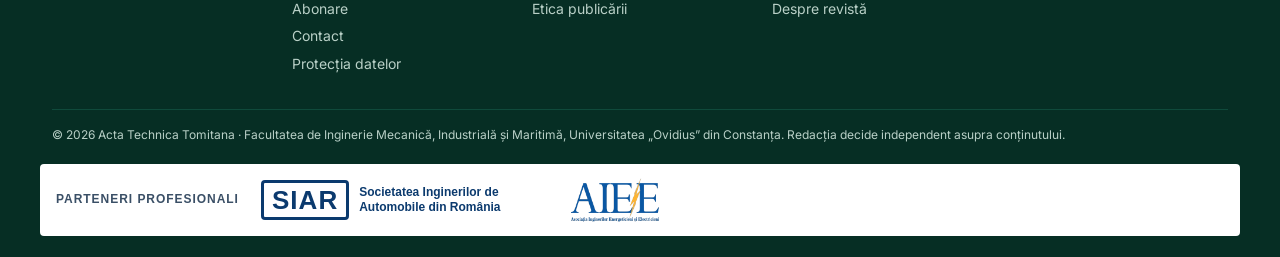
==== commit 67e2f924: "Sigle SIAR și AIEE: bandă pe prima pagină, subsol și carduri în toate formatele Co-Authored-By: Clau" ====
--- a/format-1-campus.html
+++ b/format-1-campus.html
@@ -47,6 +47,7 @@
 <div class="c-flux"><div class="container"><b>Pe scurt</b><span id="flux"></span></div></div>
 
 <main class="container">
+  <div data-sigle></div>
   <section class="c-prim">
     <article class="c-lead" id="lead"></article>
     <aside class="c-lateral">
--- a/assets/css/base.css
+++ b/assets/css/base.css
@@ -190,3 +190,25 @@
 .as-card .as-mai { font-size: 14px; font-weight: 600; color: #094536; }
 .as-card:hover h3 { text-decoration: underline; }
 @media (max-width: 560px) { .as-card { grid-template-columns: 1fr; } .as-card .imagine { min-height: 160px; aspect-ratio: 16/9; } }
+
+/* Sigle SIAR / AIEE */
+.sigla-img { display: block; height: 56px; width: auto; }
+.sigla-text { display: inline-flex; align-items: center; gap: 10px; color: #0b3a6e; line-height: 1.1; }
+.sigla-text b { font: 800 34px/1 Arial, Helvetica, sans-serif; letter-spacing: .04em; color: #0b3a6e; border: 3px solid #0b3a6e; padding: 4px 8px; border-radius: 4px; }
+.sigla-text small { font: 600 12px/1.25 Arial, Helvetica, sans-serif; max-width: 190px; color: #0b3a6e; }
+.sigle-banda { background: #fff; border-top: 1px solid #dfe6ea; border-bottom: 3px solid var(--brand, #094536); }
+.sigle-in { max-width: 1200px; margin: 0 auto; padding: 14px 16px; display: flex; flex-wrap: wrap; align-items: center; gap: 14px 34px; }
+.sigle-et { font: 600 12px/1.3 Arial, Helvetica, sans-serif; letter-spacing: .08em; text-transform: uppercase; color: var(--brand, #094536); }
+.sigle-cel { display: flex; align-items: center; gap: 14px; text-decoration: none; padding: 6px 12px; border: 1px solid #e3e9ec; border-radius: 4px; background: #fff; }
+.sigle-cel:hover { border-color: var(--brand, #094536); box-shadow: 0 2px 10px rgba(9,69,54,.12); }
+.sigle-rol { font: 500 13px/1.3 Arial, Helvetica, sans-serif; color: #3A4F66; max-width: 170px; }
+.sigle-subsol { display: flex; flex-wrap: wrap; align-items: center; gap: 12px 22px; margin: 20px auto 0; padding: 14px 16px; max-width: 1200px; background: #fff; border-radius: 4px; }
+.sigle-subsol > span { font: 600 12px/1.3 Arial, Helvetica, sans-serif; letter-spacing: .08em; text-transform: uppercase; color: #3A4F66; }
+.sigle-subsol .sigla-img { height: 44px; }
+.sigle-subsol .sigla-text b { font-size: 26px; }
+.as-sigla { margin-bottom: 10px; }
+.as-sigla .sigla-img { height: 46px; }
+.as-sigla .sigla-text b { font-size: 26px; }
+.pg-sigla { margin: 4px 0 18px; padding: 14px 18px; background: #fff; border: 1px solid #e3e9ec; display: inline-block; border-radius: 4px; }
+.pg-sigla .sigla-img { height: 72px; }
+@media (max-width: 560px) { .sigle-rol { display: none; } .sigla-img { height: 44px; } .sigla-text small { display: none; } }
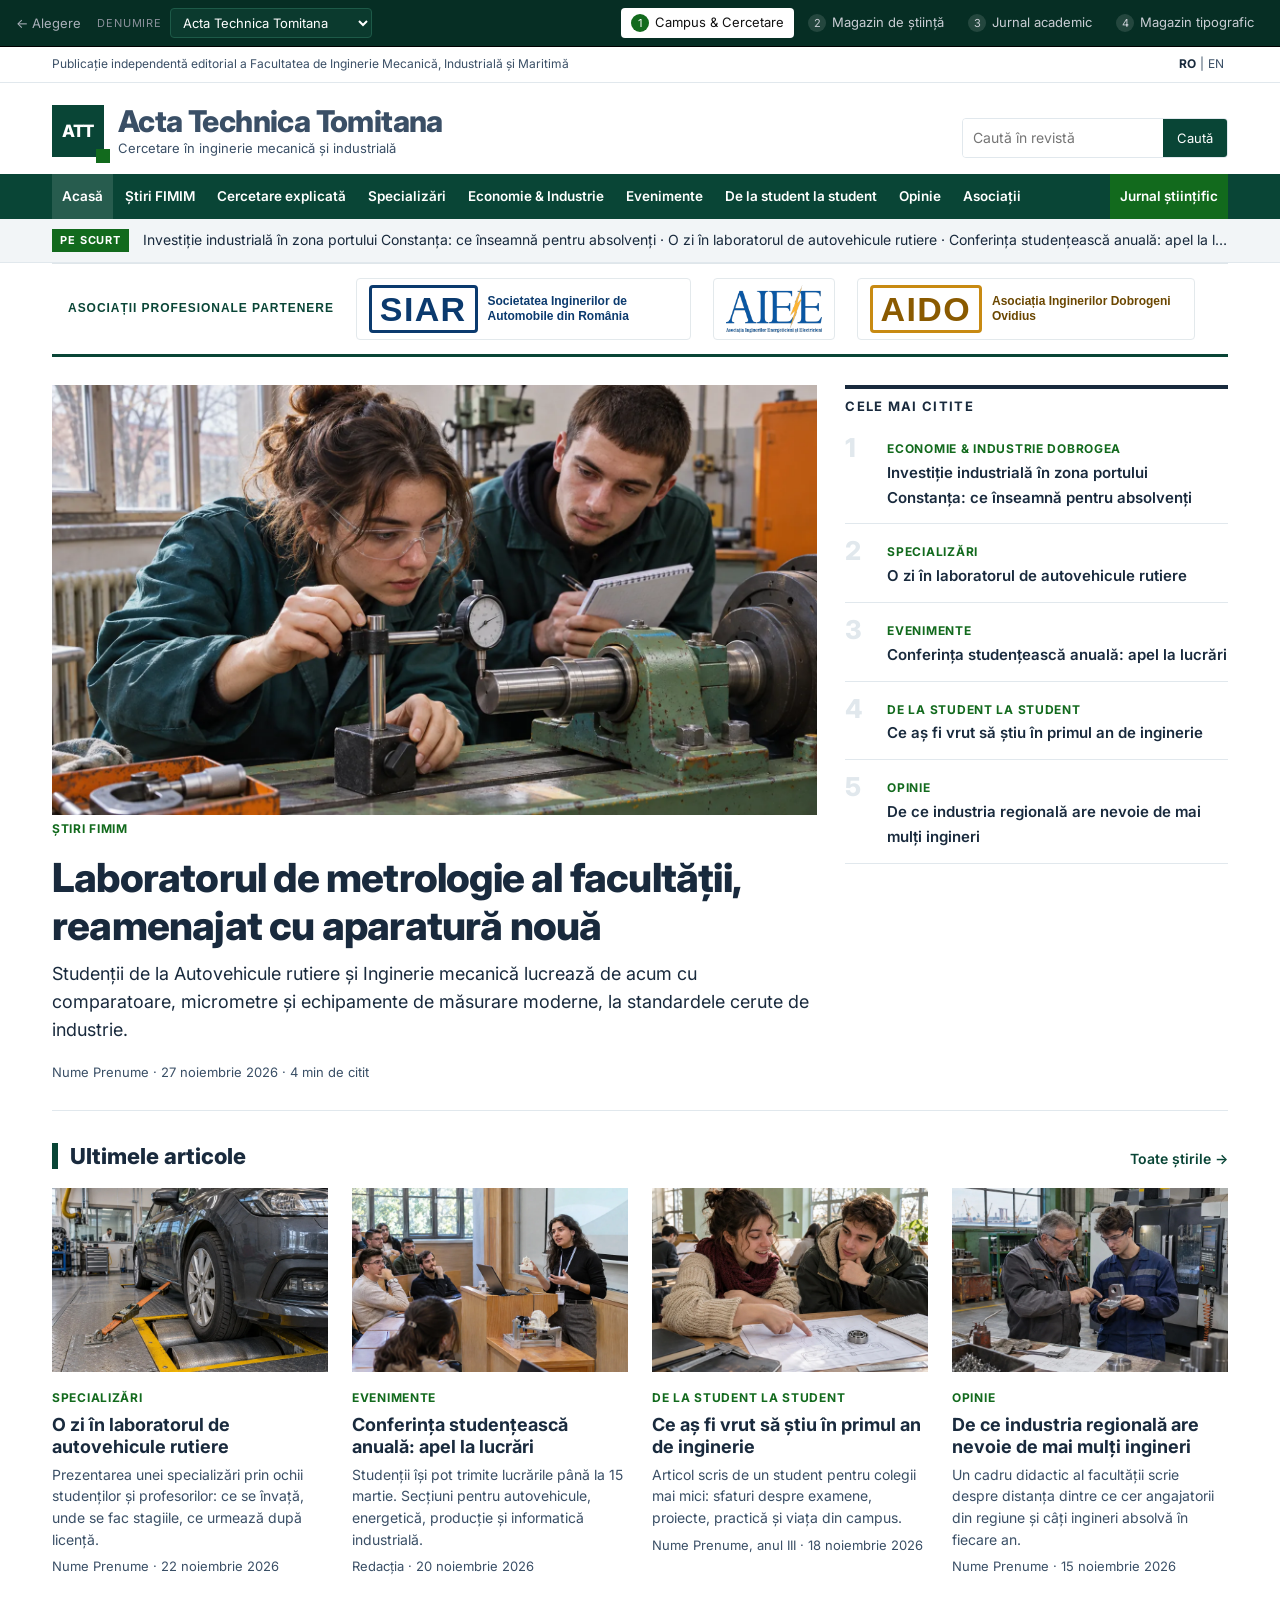
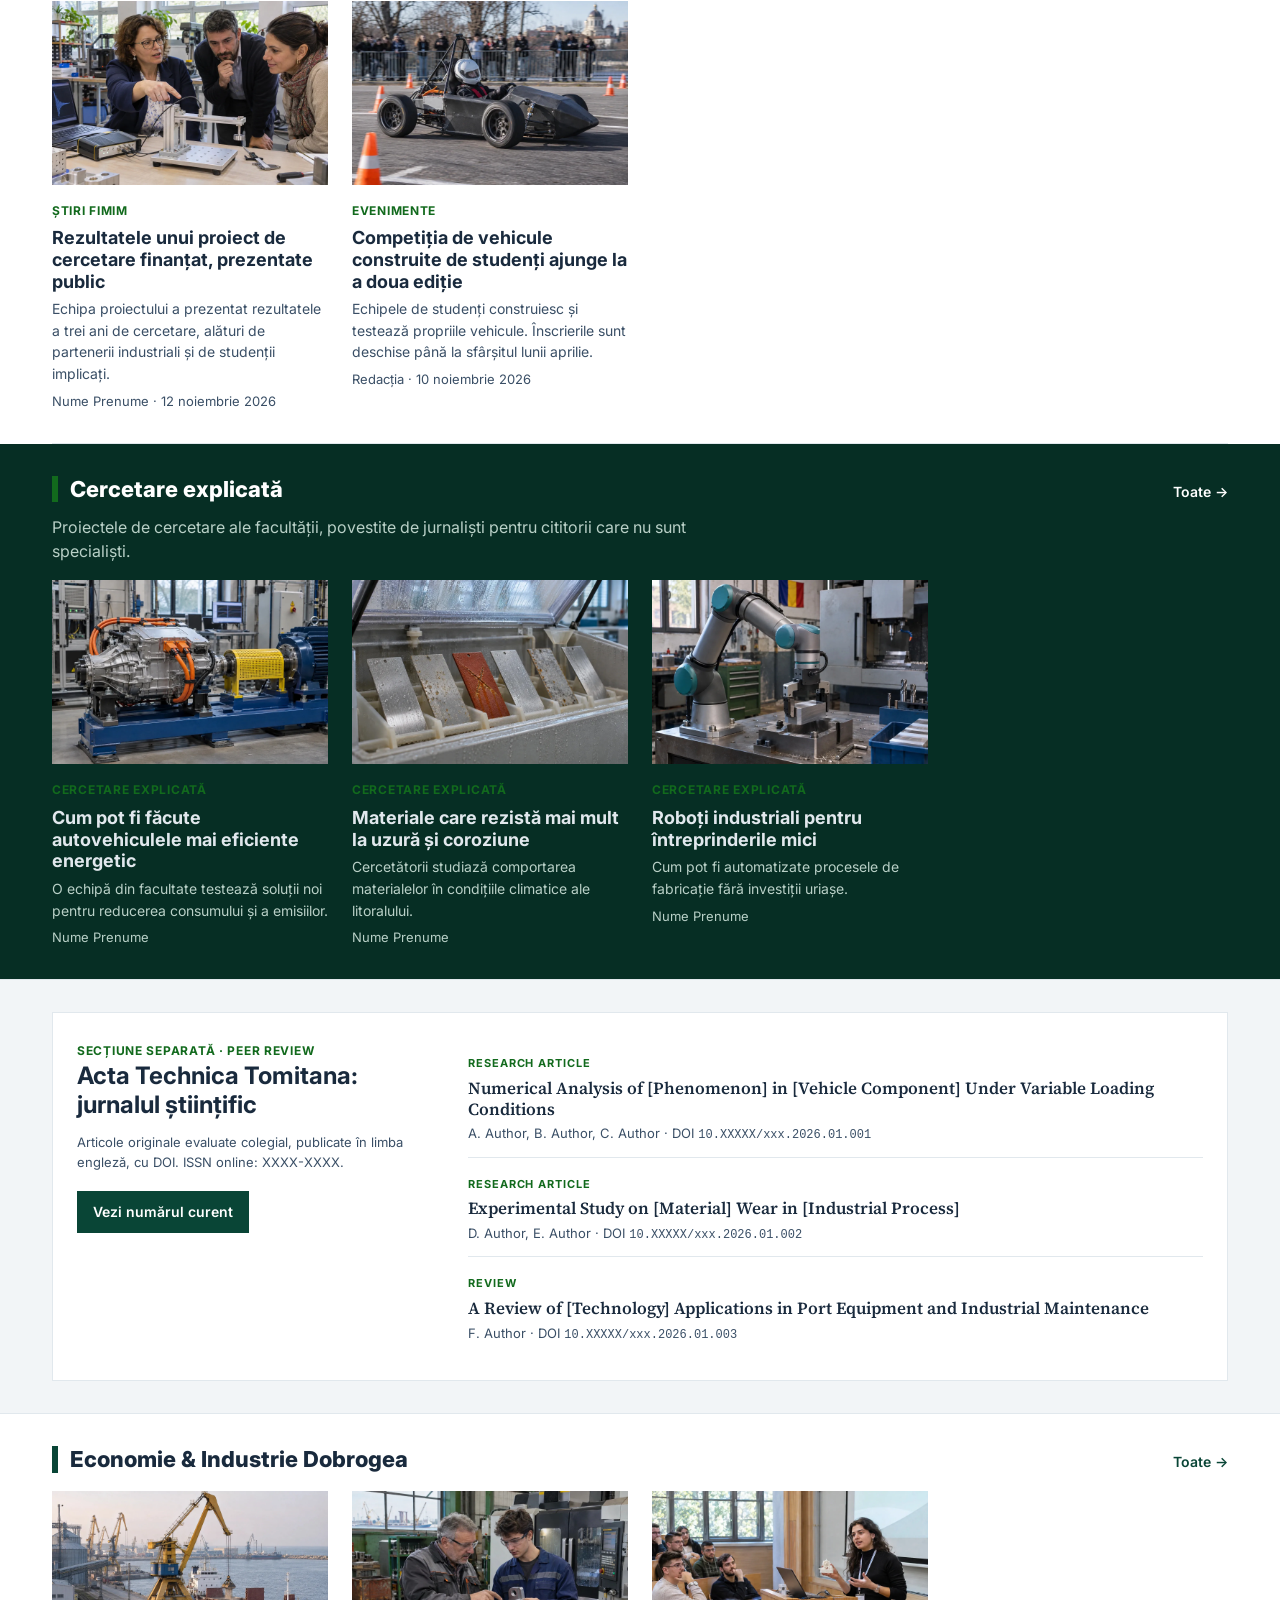
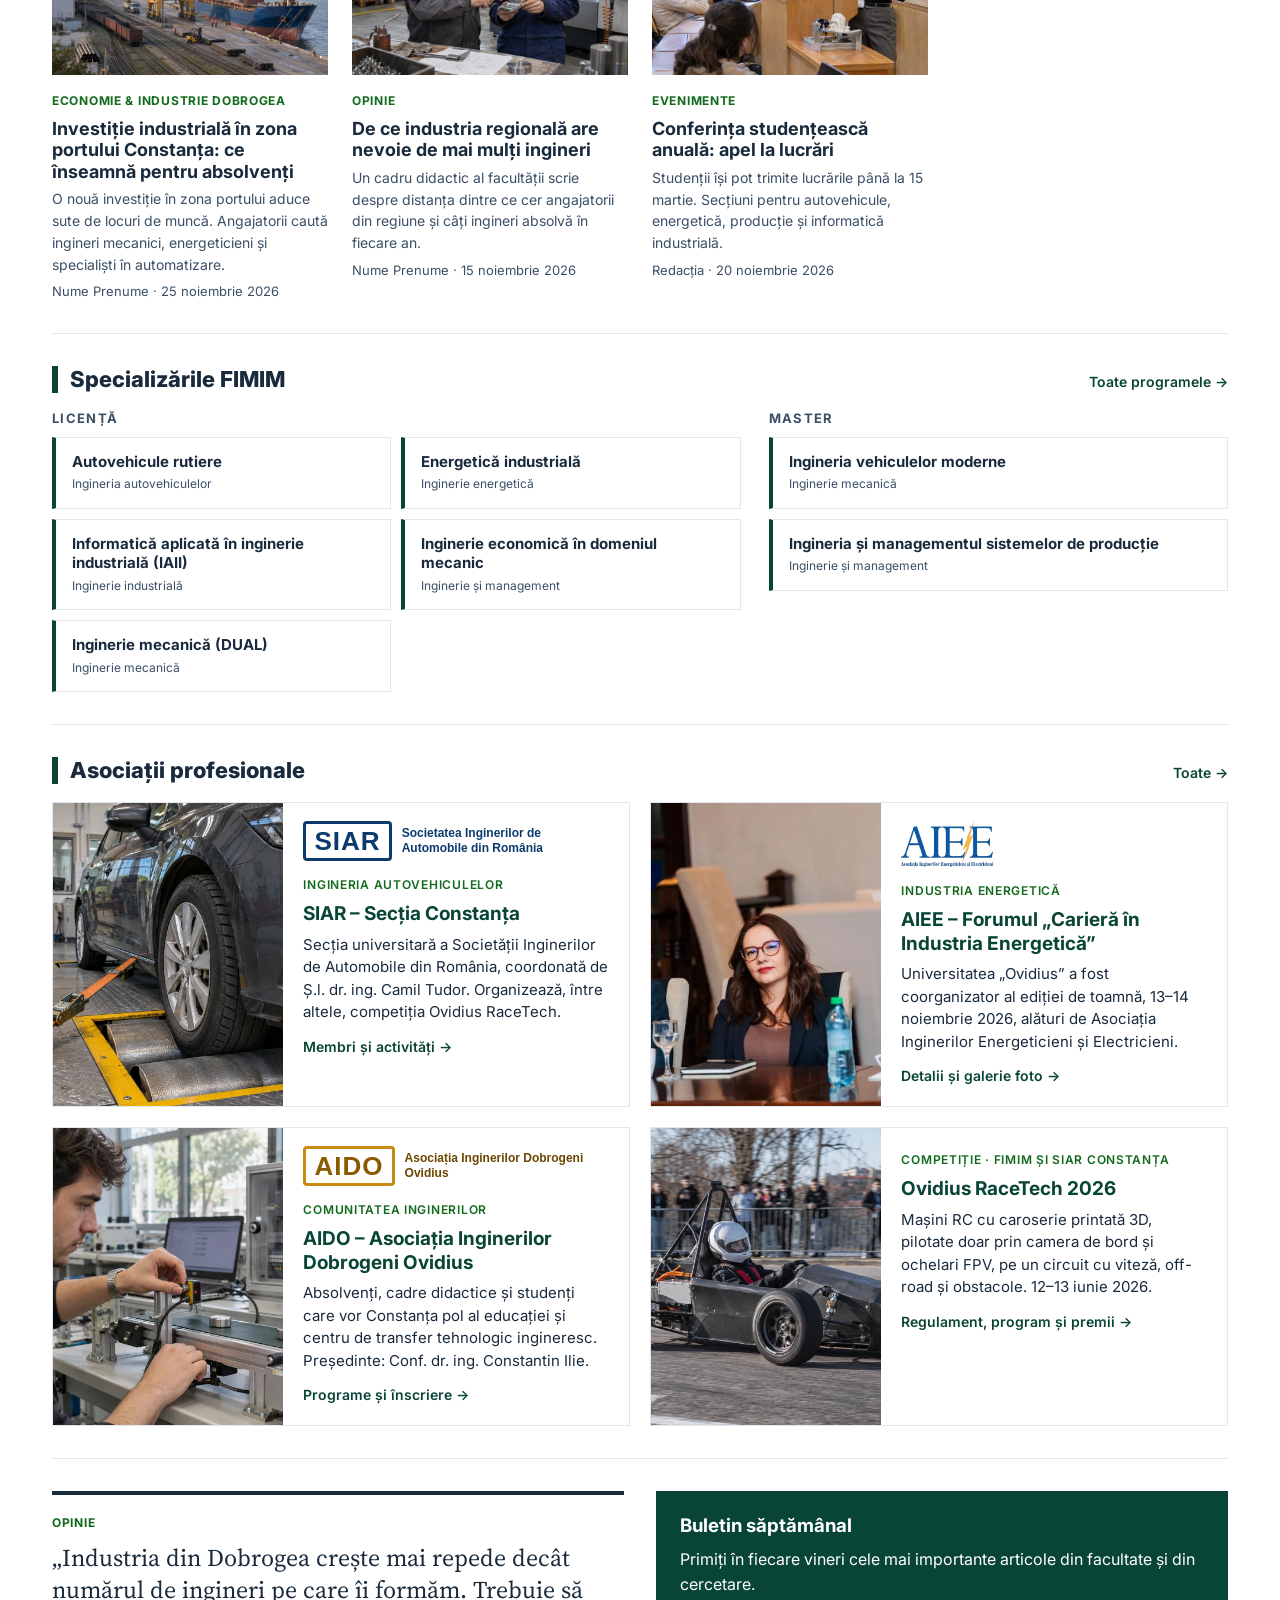
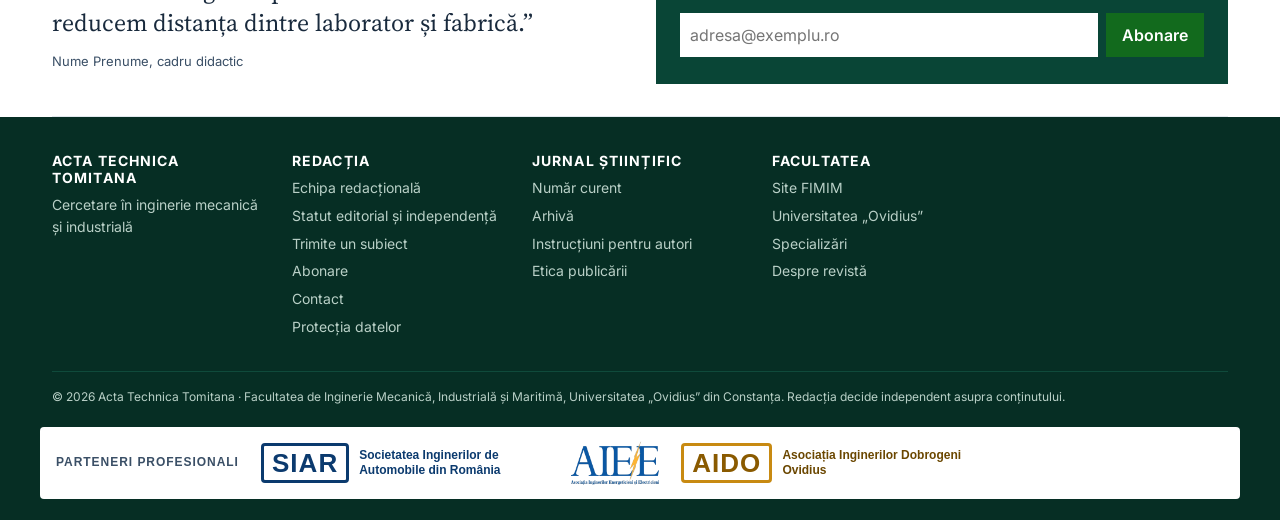
==== commit 8e41bbae: "AIDO și Ovidius RaceTech în toate formatele Co-Authored-By: Claude Opus 5.5 <noreply@anthropic.com> " ====
--- a/format-1-campus.html
+++ b/format-1-campus.html
@@ -39,7 +39,7 @@
     <div class="c-meniu"><a data-p="evenimente" href="#">Evenimente</a></div>
     <div class="c-meniu"><a data-p="studenti" href="#">De la student la student</a></div>
     <div class="c-meniu"><a data-p="opinie" href="#">Opinie</a></div>
-    <div class="c-meniu"><a data-p="asociatii" href="#">Asociații</a><div class="c-sub"><a data-p="siar" href="#">SIAR – Secția Constanța</a><a data-p="aiee" href="#">AIEE</a></div></div>
+    <div class="c-meniu"><a data-p="asociatii" href="#">Asociații</a><div class="c-sub"><a data-p="siar" href="#">SIAR – Secția Constanța</a><a data-p="aiee" href="#">AIEE</a><a data-p="aido" href="#">AIDO</a><a data-p="racetech" href="#">Ovidius RaceTech</a></div></div>
     <div class="c-meniu stiintific"><a data-p="numar-curent" href="#">Jurnal științific</a><div class="c-sub dreapta"><a data-p="numar-curent" href="#">Număr curent</a><a data-p="arhiva-jurnal" href="#">Arhivă</a><a data-p="despre-jurnal" href="#">Despre jurnal</a><a data-p="colegiul-editorial" href="#">Colegiul editorial</a><a data-p="instructiuni-autori" href="#">Instrucțiuni pentru autori</a><a data-p="evaluare" href="#">Evaluare colegială</a><a data-p="etica" href="#">Etică și politici</a></div></div>
   </div>
 </nav>
--- a/assets/css/base.css
+++ b/assets/css/base.css
@@ -212,3 +212,11 @@
 .pg-sigla { margin: 4px 0 18px; padding: 14px 18px; background: #fff; border: 1px solid #e3e9ec; display: inline-block; border-radius: 4px; }
 .pg-sigla .sigla-img { height: 72px; }
 @media (max-width: 560px) { .sigle-rol { display: none; } .sigla-img { height: 44px; } .sigla-text small { display: none; } }
+.sigla-aido { color: #8a5a00; }
+.sigla-aido b { color: #8a5a00; border-color: #c88a12; }
+.sigla-aido small { color: #6b4700; }
+.sigla-siar b, .sigla-siar small { color: #0b3a6e; }
+.as-grila { grid-template-columns: repeat(auto-fit, minmax(min(100%, 460px), 1fr)); }
+.sigle-banda .sigle-rol { display: none; }
+.sigle-in { gap: 12px 22px; }
+.sigle-banda .sigla-img { height: 48px; }
--- a/assets/css/campus.css
+++ b/assets/css/campus.css
@@ -101,3 +101,4 @@
 .c-meniu:hover .c-sub, .c-meniu:focus-within .c-sub { display: flex; }
 .c-nav .c-sub a { color: var(--text); font-weight: 500; padding: 10px 14px; border-bottom: 1px solid var(--linie); background: none; }
 .c-nav .c-sub a:hover { background: var(--fundal-2); color: var(--brand); }
+@media (min-width: 900px) and (max-width: 1360px) { .c-nav .container > .c-meniu > a { padding: 12px 10px; font-size: 13.5px; } }
